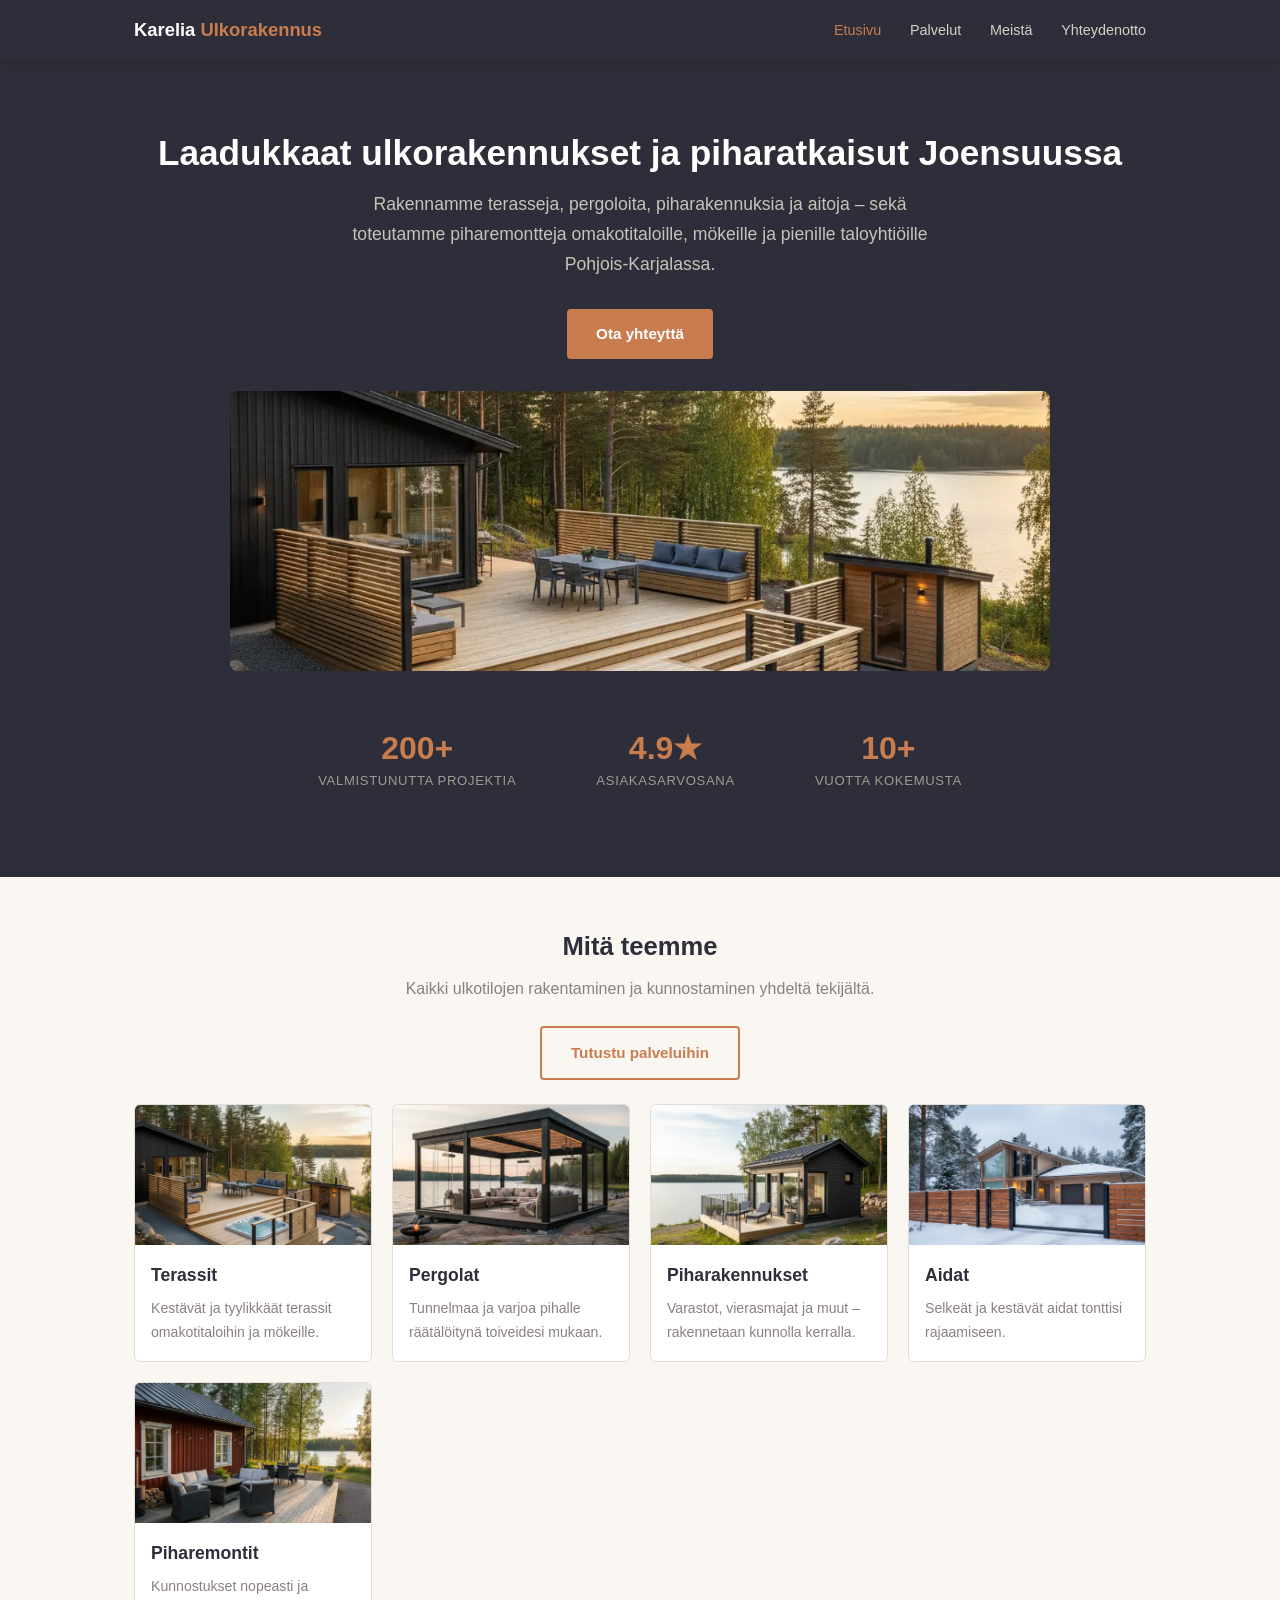
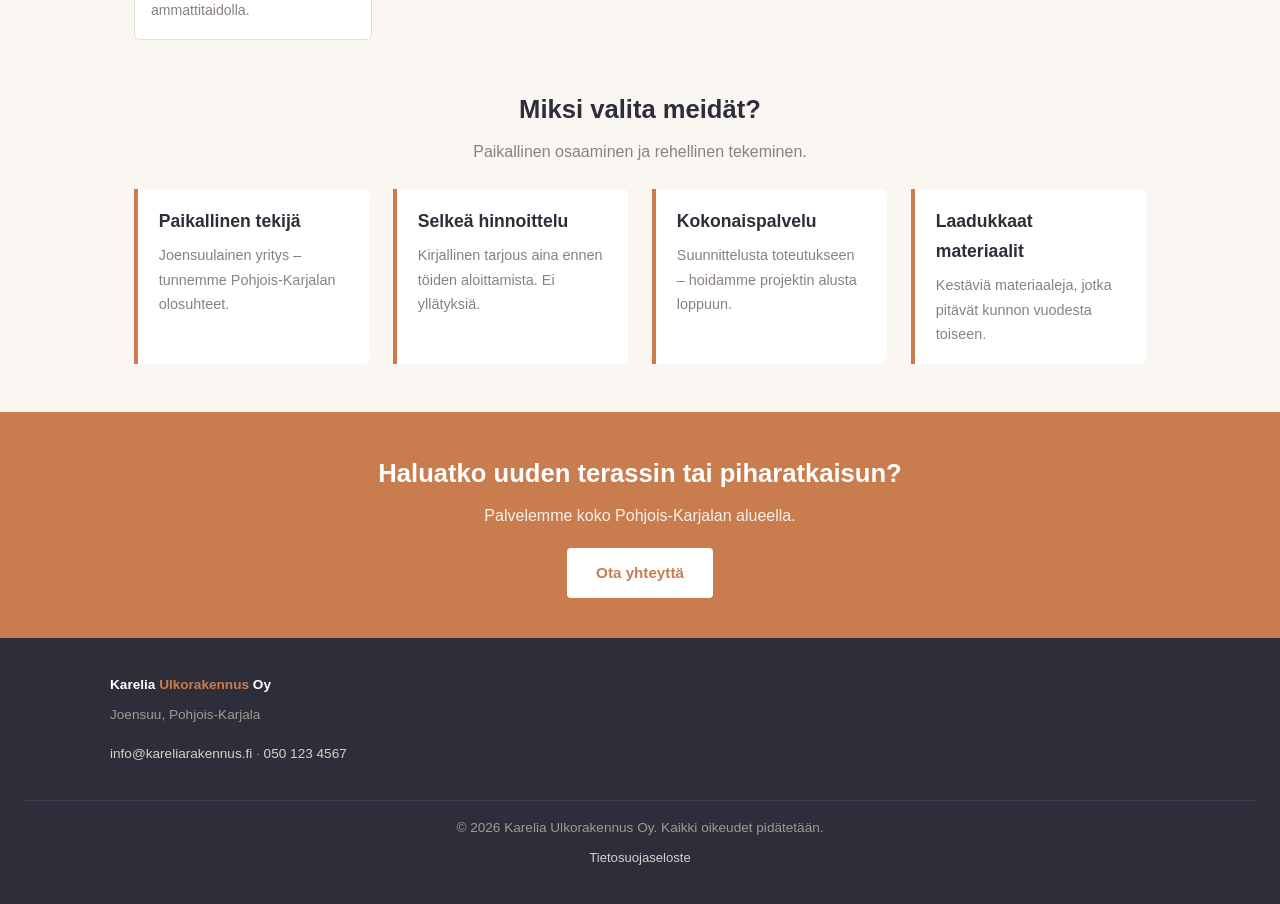
==== index.html @ 86050e3f "Add favicon assets and head links across site" ====
<!DOCTYPE html>
<html lang="fi">
<head>
  <meta charset="UTF-8">
  <meta name="viewport" content="width=device-width, initial-scale=1.0">
  <title>Karelia Ulkorakennus Oy – Terassit, pergolat ja piharakennukset Joensuussa</title>
  <meta name="description" content="Karelia Ulkorakennus Oy rakentaa terasseja, pergoloita, piharakennuksia, aitoja ja tekee piharemontteja Joensuussa ja Pohjois-Karjalassa. Ota yhteyttä!">
  <link rel="stylesheet" href="style.css">
  <link rel="icon" type="image/png" sizes="32x32" href="images/favicon/favicon-32x32.png">
  <link rel="icon" type="image/png" sizes="16x16" href="images/favicon/favicon-16x16.png">
  <link rel="apple-touch-icon" href="images/favicon/apple-touch-icon.png">
  <link rel="manifest" href="images/favicon/site.webmanifest">
</head>
<body>

  <header>
    <div class="header-inner">
      <a class="logo" href="index.html">Karelia <span>Ulkorakennus</span></a>
      <nav aria-label="Päänavigaatio">
        <ul>
          <li><a href="index.html" class="active">Etusivu</a></li>
          <li><a href="palvelut.html">Palvelut</a></li>
          <li><a href="yritys.html">Meistä</a></li>
          <li><a href="yhteydenotto.html">Yhteydenotto</a></li>
        </ul>
      </nav>
      <div class="hamburger" id="hbg" onclick="toggleMenu()">
        <span></span><span></span><span></span>
      </div>
    </div>
    <div class="mobile-nav" id="mobile-nav">
      <a href="index.html" class="active">Etusivu</a>
      <a href="palvelut.html">Palvelut</a>
      <a href="yritys.html">Meistä</a>
      <a href="yhteydenotto.html">Yhteydenotto</a>
    </div>
  </header>

  <main>

    <section class="hero">
      <div class="container">
        <h1>Laadukkaat ulkorakennukset ja piharatkaisut Joensuussa</h1>
        <p>Rakennamme terasseja, pergoloita, piharakennuksia ja aitoja – sekä toteutamme piharemontteja omakotitaloille, mökeille ja pienille taloyhtiöille Pohjois-Karjalassa.</p>
        <a href="yhteydenotto.html" class="btn">Ota yhteyttä</a>
        <div class="hero-img">
          <picture>
            <source media="(max-width: 680px)" srcset="mobile-images/terassi.webp">
            <img src="images/terassi.webp" alt="Piharemontti uudisrakennuksessa omakotitalon pihalla Joensuussa, Enon suunnalla">
          </picture>
        </div>
        <div class="stats-bar">
          <div class="stat-item"><div class="stat-num">200+</div><div class="stat-label">Valmistunutta projektia</div></div>
          <div class="stat-item"><div class="stat-num">4.9★</div><div class="stat-label">Asiakasarvosana</div></div>
          <div class="stat-item"><div class="stat-num">10+</div><div class="stat-label">Vuotta kokemusta</div></div>
        </div>
      </div>
    </section>

    <section>
      <div class="container">
        <h2 class="section-title">Mitä teemme</h2>
        <p class="section-sub">Kaikki ulkotilojen rakentaminen ja kunnostaminen yhdeltä tekijältä.</p>
        <p style="text-align:center; margin-bottom:1.5rem;">
          <a href="palvelut.html" class="btn btn-outline">Tutustu palveluihin</a>
        </p>
        <div class="cards">
          <article class="card">
            <div class="card-img">
              <picture>
                <source media="(max-width: 680px)" srcset="mobile-images/terassi.webp">
                <img src="images/terassi.webp" alt="Puinen terassi Enon alueella, näkymä pihan oleskelutilaan ja Pielisjoen rantaan">
              </picture>
            </div>
            <div class="card-body"><h3>Terassit</h3><p>Kestävät ja tyylikkäät terassit omakotitaloihin ja mökeille.</p></div>
          </article>
          <article class="card">
            <div class="card-img">
              <picture>
                <source media="(max-width: 680px)" srcset="mobile-images/pergola.webp">
                <img src="images/pergola.webp" alt="Pergola Jakokosken museokanavan läheisyydessä varjoisa oleskelualue Pielisjoen rannalla">
              </picture>
            </div>
            <div class="card-body"><h3>Pergolat</h3><p>Tunnelmaa ja varjoa pihalle räätälöitynä toiveidesi mukaan.</p></div>
          </article>
          <article class="card">
            <div class="card-img">
              <picture>
                <source media="(max-width: 680px)" srcset="mobile-images/vierasmaja-2.webp">
                <img src="images/vierasmaja.webp" alt="Piharakennus ja vierasmaja Kontiolahdella Höytiäisen järven läheisyydessä">
              </picture>
            </div>
            <div class="card-body"><h3>Piharakennukset</h3><p>Varastot, vierasmajat ja muut – rakennetaan kunnolla kerralla.</p></div>
          </article>
          <article class="card">
            <div class="card-img">
              <picture>
                <source media="(max-width: 680px)" srcset="mobile-images/aidat.webp">
                <img src="images/aidat.webp" alt="Rakennettu puuaita Polvijärvellä tontin rajalla">
              </picture>
            </div>
            <div class="card-body"><h3>Aidat</h3><p>Selkeät ja kestävät aidat tonttisi rajaamiseen.</p></div>
          </article>
          <article class="card">
            <div class="card-img">
              <picture>
                <source media="(max-width: 680px)" srcset="mobile-images/remontti.webp">
                <img src="images/remontti.webp" alt="Mökkiterassin remontti Lieksassa, vanhan terassin purku ja uuden rakentaminen vanhan tilalle">
              </picture>
            </div>
            <div class="card-body"><h3>Piharemontit</h3><p>Kunnostukset nopeasti ja ammattitaidolla.</p></div>
          </article>
        </div>
      </div>
    </section>

    <section style="padding-top: 0;">
      <div class="container">
        <h2 class="section-title">Miksi valita meidät?</h2>
        <p class="section-sub">Paikallinen osaaminen ja rehellinen tekeminen.</p>
        <div class="info-grid">
          <div class="info-block"><h3>Paikallinen tekijä</h3><p>Joensuulainen yritys – tunnemme Pohjois-Karjalan olosuhteet.</p></div>
          <div class="info-block"><h3>Selkeä hinnoittelu</h3><p>Kirjallinen tarjous aina ennen töiden aloittamista. Ei yllätyksiä.</p></div>
          <div class="info-block"><h3>Kokonaispalvelu</h3><p>Suunnittelusta toteutukseen – hoidamme projektin alusta loppuun.</p></div>
          <div class="info-block"><h3>Laadukkaat materiaalit</h3><p>Kestäviä materiaaleja, jotka pitävät kunnon vuodesta toiseen.</p></div>
        </div>
      </div>
    </section>

    <div class="strip">
      <div class="container">
        <h2>Haluatko uuden terassin tai piharatkaisun?</h2>
        <p>Palvelemme koko Pohjois-Karjalan alueella.</p>
        <a href="yhteydenotto.html" class="btn">Ota yhteyttä</a>
      </div>
    </div>

  </main>

  <footer>
    <div class="footer-inner">
      <div>
        <div class="footer-brand">Karelia <span>Ulkorakennus</span> Oy</div>
        <p style="margin-top:.4rem;">Joensuu, Pohjois-Karjala</p>
        <p><a href="mailto:info@kareliarakennus.fi">info@kareliarakennus.fi</a> · <a href="tel:+358501234567">050 123 4567</a></p>
      </div>
    </div>
    <div class="footer-copy">&copy; 2026 Karelia Ulkorakennus Oy. Kaikki oikeudet pidätetään.</div>
    <div class="footer-privacy"><a href="tietosuoja.html">Tietosuojaseloste</a></div>
  </footer>

  <script>
    function toggleMenu() {
      document.getElementById('hbg').classList.toggle('open');
      document.getElementById('mobile-nav').classList.toggle('open');
    }
  </script>

</body>
</html>
---- style.css ----
/* ===========================
   Karelia Ulkorakennus Oy
   style.css
   =========================== */

/* --- Reset & Base --- */
*, *::before, *::after { box-sizing: border-box; margin: 0; padding: 0; }

:root {
  --bg:        #FAF7F2;
  --primary:   #2E2E3A;
  --accent:    #C97D4E;
  --accent-dk: #A8612C;
  --support:   #8A8080;
  --white:     #FFFFFF;
  --border:    #E2DDD6;
  --font:      'Segoe UI', Arial, sans-serif;
}

html { scroll-behavior: smooth; }

body {
  background: var(--bg);
  color: var(--primary);
  font-family: var(--font);
  font-size: 1rem;
  line-height: 1.7;
}

img { display: block; max-width: 100%; height: auto; }
a { color: var(--accent); text-decoration: none; }
a:hover { text-decoration: underline; }

h1 { font-size: 2.2rem; line-height: 1.2; margin-bottom: 1rem; }
h2 { font-size: 1.6rem; margin-bottom: .75rem; }
h3 { font-size: 1.1rem; margin-bottom: .4rem; }
p  { margin-bottom: 1rem; }

.container { max-width: 1060px; margin: 0 auto; padding: 0 1.5rem; }
section { padding: 3rem 0; }

/* --- Header & Nav --- */
header {
  background: var(--primary);
  position: sticky;
  top: 0;
  z-index: 100;
  box-shadow: 0 2px 8px rgba(0,0,0,.15);
}

.header-inner {
  display: flex;
  align-items: center;
  justify-content: space-between;
  padding: .9rem 1.5rem;
  max-width: 1060px;
  margin: 0 auto;
}

.logo { color: #fff; font-size: 1.15rem; font-weight: 700; text-decoration: none; }
.logo span { color: var(--accent); }
.logo:hover { text-decoration: none; }

nav ul { list-style: none; display: flex; gap: 1.8rem; }
nav a { color: #D6D0C8; font-size: .9rem; font-weight: 500; text-decoration: none; transition: color .2s; }
nav a:hover, nav a.active { color: var(--accent); }

/* Hamburger */
.hamburger { display: none; flex-direction: column; gap: 5px; cursor: pointer; padding: 4px; }
.hamburger span { display: block; width: 24px; height: 2px; background: #fff; border-radius: 2px; transition: all .3s; }
.hamburger.open span:nth-child(1) { transform: translateY(7px) rotate(45deg); }
.hamburger.open span:nth-child(2) { opacity: 0; }
.hamburger.open span:nth-child(3) { transform: translateY(-7px) rotate(-45deg); }

.mobile-nav { display: none; background: var(--primary); border-top: 1px solid #3E3E4E; }
.mobile-nav.open { display: block; }
.mobile-nav a { display: block; padding: .75rem 1.5rem; color: #D6D0C8; font-size: .95rem; border-bottom: 1px solid #3E3E4E; text-decoration: none; }
.mobile-nav a:hover, .mobile-nav a.active { color: var(--accent); background: rgba(255,255,255,.04); }

/* --- Hero --- */
.hero { background: var(--primary); color: #fff; padding: 4.5rem 1.5rem; text-align: center; }
.hero h1 { color: #fff; }
.hero p { color: #C8C2BA; font-size: 1.1rem; max-width: 580px; margin: 0 auto 1.8rem; }

.hero-img {
  width: 100%; max-width: 820px; height: 280px;
  background: #3E3E4E; border-radius: 8px;
  margin: 2rem auto 0;
  display: flex; align-items: center; justify-content: center;
  color: #888; font-size: .85rem;
  overflow: hidden;
}

/* Stats bar */
.stats-bar {
  display: flex; justify-content: center; flex-wrap: wrap;
  gap: 0; margin-top: 2rem; padding-top: 1rem;
}
.stat-item { text-align: center; padding: .8rem 2.5rem; }
.stat-num { font-size: 2rem; font-weight: 800; color: var(--accent); line-height: 1.1; }
.stat-label { font-size: .82rem; color: #A09A92; margin-top: .2rem; text-transform: uppercase; letter-spacing: .05em; }

/* --- Buttons --- */
.btn {
  display: inline-block; background: var(--accent); color: #fff;
  padding: .75rem 1.8rem; border-radius: 4px;
  font-weight: 700; font-size: .95rem; border: none; cursor: pointer;
  transition: background .2s; text-decoration: none;
}
.btn:hover { background: var(--accent-dk); text-decoration: none; color: #fff; }

.btn-outline { background: transparent; border: 2px solid var(--accent); color: var(--accent); }
.btn-outline:hover { background: var(--accent); color: #fff; }

/* --- Cards --- */
.cards {
  display: grid;
  grid-template-columns: repeat(auto-fit, minmax(190px, 1fr));
  gap: 1.25rem; margin-top: 1.5rem;
}
.card { background: #fff; border: 1px solid var(--border); border-radius: 6px; overflow: hidden; }
.card-img {
  width: 100%; height: 140px; background: #DDD8CF;
  display: flex; align-items: center; justify-content: center;
  color: var(--support); font-size: .8rem;
  overflow: hidden;
}
.card-body { padding: 1rem; }
.card-body h3 { color: var(--primary); }
.card-body p { color: var(--support); font-size: .88rem; margin: 0; }

/* --- Section titles --- */
.section-title { text-align: center; margin-bottom: .4rem; }
.section-sub { text-align: center; color: var(--support); margin-bottom: 1.5rem; }

/* --- CTA Strip --- */
.strip { background: var(--accent); color: #fff; text-align: center; padding: 2.5rem 1.5rem; }
.strip h2 { color: #fff; margin-bottom: .4rem; }
.strip p  { color: rgba(255,255,255,.88); margin-bottom: 1.2rem; }
.strip .btn { background: #fff; color: var(--accent); }
.strip .btn:hover { background: #f0e8df; color: var(--accent-dk); }

/* --- Info grid --- */
.info-grid {
  display: grid;
  grid-template-columns: repeat(auto-fit, minmax(210px, 1fr));
  gap: 1.5rem; margin-top: 1.5rem;
}
.info-block { background: #fff; border-left: 4px solid var(--accent); padding: 1.1rem 1.3rem; border-radius: 0 6px 6px 0; }
.info-block p { color: var(--support); margin: 0; font-size: .9rem; }

/* --- Services page --- */
.service-row { display: grid; grid-template-columns: 1fr 1fr; gap: 2.5rem; align-items: center; }
.btn-mobile { display: none; }
.svc-img {
  height: 240px; background: #DDD8CF; border-radius: 6px;
  display: flex; align-items: center; justify-content: center;
  color: var(--support); font-size: .8rem;
}
hr.divider { border: none; border-top: 1px solid var(--border); }

/* --- Contact page --- */
.contact-details-row {
  display: grid;
  grid-template-columns: repeat(auto-fit, minmax(180px, 1fr));
  gap: 1.5rem; margin-bottom: 2.5rem;
}
.contact-card { background: #fff; border: 1px solid var(--border); border-radius: 6px; padding: 1.2rem 1.4rem; }
.contact-card .label { font-size: .78rem; font-weight: 700; text-transform: uppercase; letter-spacing: .06em; color: var(--support); margin-bottom: .3rem; }
.contact-card p { margin: 0; font-size: .95rem; }

.full-form { background: #fff; border: 1px solid var(--border); border-radius: 6px; padding: 2rem; }
.form-grid { display: grid; grid-template-columns: 1fr 1fr; gap: 1rem; }
.form-grid .full { grid-column: 1 / -1; }

label { font-weight: 600; font-size: .88rem; display: block; margin-bottom: .2rem; }
input[type="text"], input[type="email"], input[type="tel"], textarea, select {
  width: 100%; padding: .65rem .9rem;
  border: 1px solid var(--border); border-radius: 4px;
  background: var(--bg); color: var(--primary);
  font-family: var(--font); font-size: .95rem; transition: border-color .2s;
}
input:focus, textarea:focus, select:focus { outline: none; border-color: var(--accent); }
textarea { resize: vertical; min-height: 120px; }

/* --- About page --- */
.about-grid { display: grid; grid-template-columns: 1fr 1fr; gap: 3rem; align-items: center; }
.about-img {
  height: 280px; background: #DDD8CF; border-radius: 6px;
  display: flex; align-items: center; justify-content: center;
  color: var(--support); font-size: .8rem;
  overflow: hidden;
}

.about-subtitle {
  margin: .7rem 0 .45rem;
  font-size: 1rem;
  color: var(--primary);
}

.hero-img img,
.card-img img,
.about-img img {
  width: 100%;
  height: 100%;
  object-fit: cover;
}

.hero-img picture,
.card-img picture,
.about-img picture {
  display: block;
  width: 100%;
  height: 100%;
}

/* --- Privacy page --- */
.prose h2 { margin-top: 1.8rem; font-size: 1.2rem; }
.prose p, .prose ul { color: var(--support); }
.prose ul { padding-left: 1.5rem; margin-bottom: 1rem; }

/* --- Footer --- */
footer { background: var(--primary); color: #A09A92; padding: 2.2rem 1.5rem; font-size: .85rem; }
.footer-inner { max-width: 1060px; margin: 0 auto; display: flex; justify-content: space-between; flex-wrap: wrap; gap: 1.2rem; }
.footer-brand { color: #fff; font-weight: 700; }
.footer-brand span { color: var(--accent); }
.footer-inner p a { color: #D6D0C8; text-decoration: none; }
.footer-inner p a:hover { color: var(--accent); text-decoration: underline; }
.footer-copy { width: 100%; text-align: center; margin-top: 1.2rem; border-top: 1px solid #3E3E4E; padding-top: .9rem; }
.footer-privacy { text-align: center; margin-top: .45rem; }
.footer-privacy a { color: #D6D0C8; font-size: .82rem; text-decoration: none; }
.footer-privacy a:hover { color: var(--accent); text-decoration: underline; }

/* --- Responsive --- */
@media (max-width: 680px) {
  nav ul { display: none; }
  .hamburger { display: flex; }
  h1 { font-size: 1.75rem; }
  .hero { padding: 3rem 1rem; }
  .service-row { grid-template-columns: 1fr; }
  .service-row .service-text { order: 1; }
  .service-row .service-media { order: 2; }
  .service-row .btn-mobile {
    order: 3;
    display: inline-block;
    width: fit-content;
  }
  .service-row .btn-desktop { display: none; }
  .about-grid { grid-template-columns: 1fr; }
  .form-grid { grid-template-columns: 1fr; }
  .full-form { padding: 1.2rem; }
  .stat-item { padding: .6rem 1.2rem; }
}
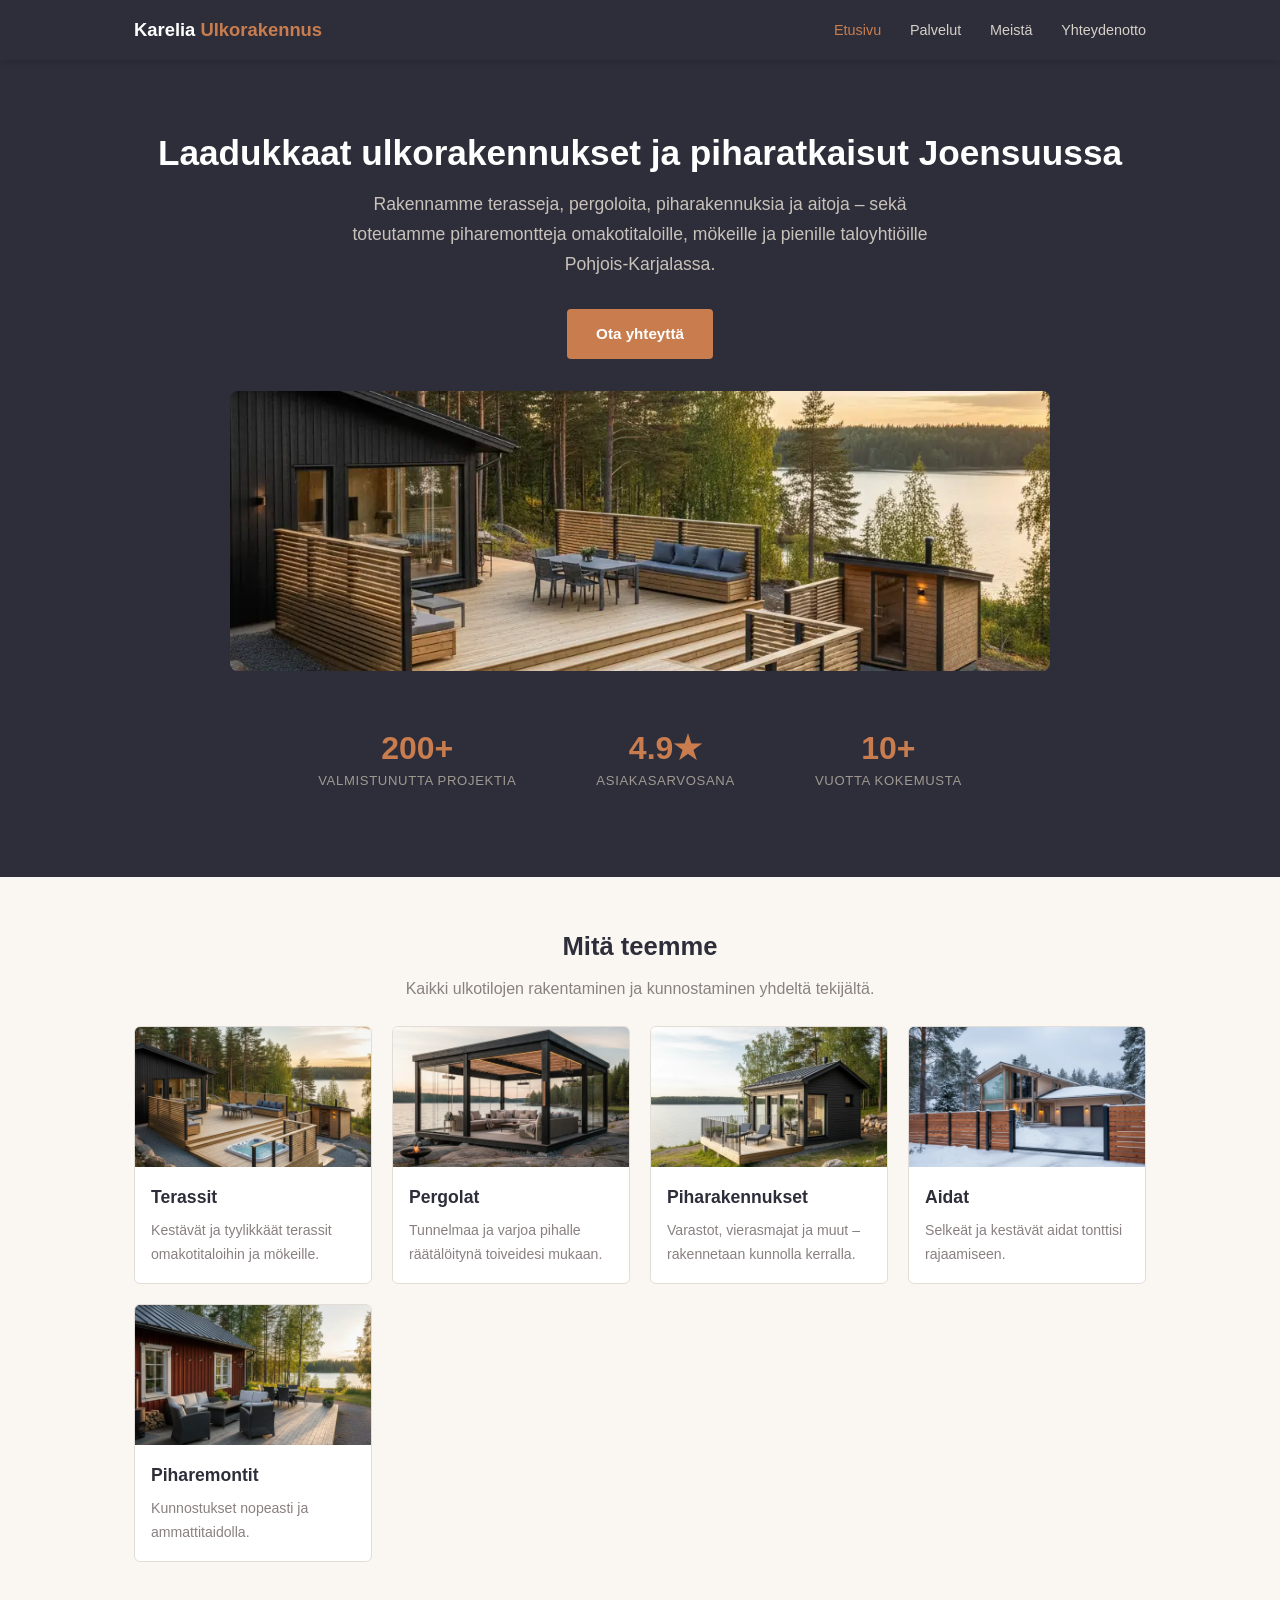
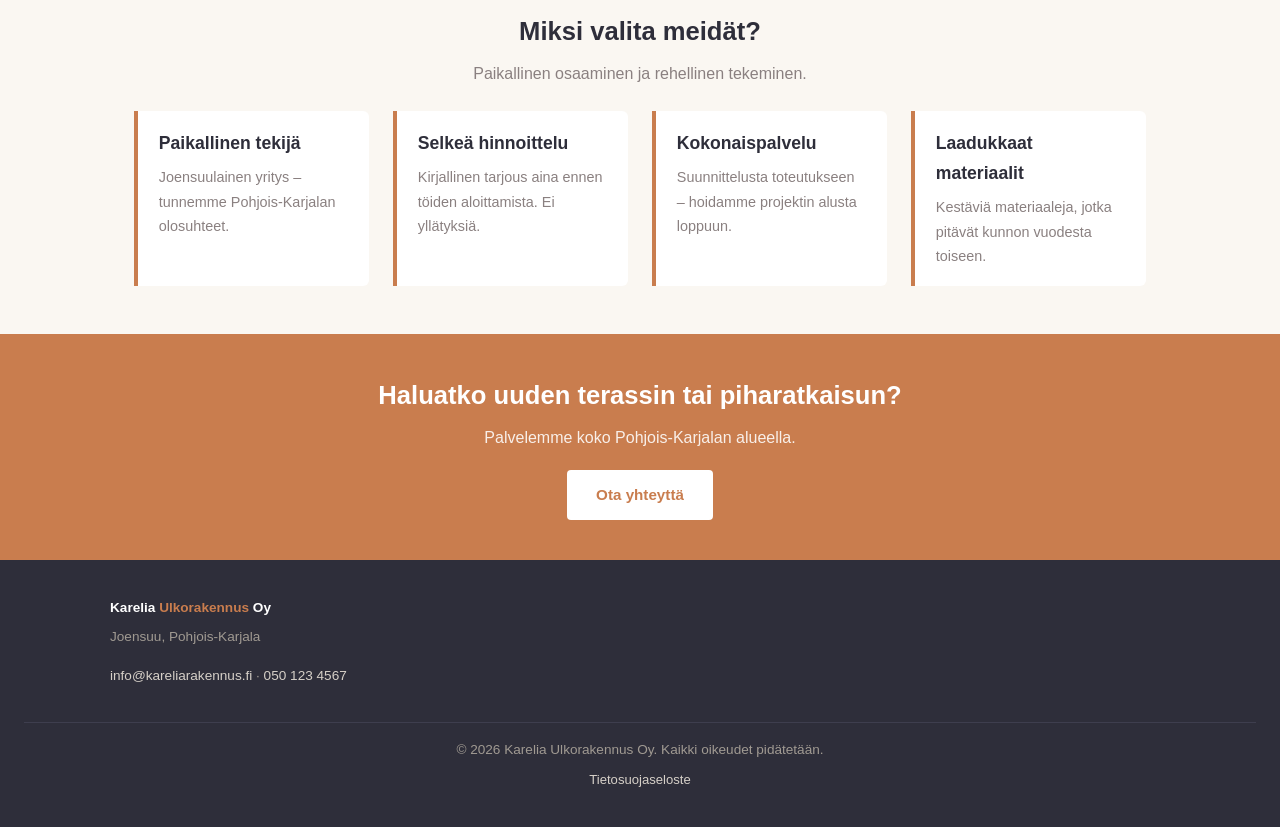
==== commit 410aeb9b: "Update galleries and SEO copy for piharakennukset, aidat, pergolat; remove duplicate gallery" ====
--- a/index.html
+++ b/index.html
@@ -19,7 +19,16 @@
       <nav aria-label="Päänavigaatio">
         <ul>
           <li><a href="index.html" class="active">Etusivu</a></li>
-          <li><a href="palvelut.html">Palvelut</a></li>
+          <li class="has-submenu">
+            <span class="nav-parent">Palvelut</span>
+            <div class="submenu">
+              <a href="terassit.html">Terassit</a>
+              <a href="pergolat.html">Pergolat</a>
+              <a href="piharakennukset.html">Piharakennukset</a>
+              <a href="aidat.html">Aidat</a>
+              <a href="piharemontit.html">Piharemontit</a>
+            </div>
+          </li>
           <li><a href="yritys.html">Meistä</a></li>
           <li><a href="yhteydenotto.html">Yhteydenotto</a></li>
         </ul>
@@ -30,7 +39,14 @@
     </div>
     <div class="mobile-nav" id="mobile-nav">
       <a href="index.html" class="active">Etusivu</a>
-      <a href="palvelut.html">Palvelut</a>
+      <a href="#" class="mobile-nav-parent" onclick="event.preventDefault();document.getElementById('mobile-subnav').classList.toggle('open')">Palvelut</a>
+      <div class="mobile-subnav" id="mobile-subnav">
+        <a href="terassit.html" class="sub-link">Terassit</a>
+        <a href="pergolat.html" class="sub-link">Pergolat</a>
+        <a href="piharakennukset.html" class="sub-link">Piharakennukset</a>
+        <a href="aidat.html" class="sub-link">Aidat</a>
+        <a href="piharemontit.html" class="sub-link">Piharemontit</a>
+      </div>
       <a href="yritys.html">Meistä</a>
       <a href="yhteydenotto.html">Yhteydenotto</a>
     </div>
@@ -45,8 +61,8 @@
         <a href="yhteydenotto.html" class="btn">Ota yhteyttä</a>
         <div class="hero-img">
           <picture>
-            <source media="(max-width: 680px)" srcset="mobile-images/terassi.webp">
-            <img src="images/terassi.webp" alt="Piharemontti uudisrakennuksessa omakotitalon pihalla Joensuussa, Enon suunnalla">
+            <source media="(max-width: 680px)" srcset="images/hero.webp">
+            <img src="images/hero.webp" alt="Laadukas puuterassi ja oleskelualue omakotitalon pihalla Joensuussa Pohjois-Karjalassa">
           </picture>
         </div>
         <div class="stats-bar">
@@ -61,53 +77,51 @@
       <div class="container">
         <h2 class="section-title">Mitä teemme</h2>
         <p class="section-sub">Kaikki ulkotilojen rakentaminen ja kunnostaminen yhdeltä tekijältä.</p>
-        <p style="text-align:center; margin-bottom:1.5rem;">
-          <a href="palvelut.html" class="btn btn-outline">Tutustu palveluihin</a>
-        </p>
+        <!-- Removed single "Tutustu palveluihin" button; each card image is clickable to its service page -->
         <div class="cards">
           <article class="card">
-            <div class="card-img">
+            <a class="card-img" href="terassit.html">
               <picture>
                 <source media="(max-width: 680px)" srcset="mobile-images/terassi.webp">
                 <img src="images/terassi.webp" alt="Puinen terassi Enon alueella, näkymä pihan oleskelutilaan ja Pielisjoen rantaan">
               </picture>
-            </div>
+            </a>
             <div class="card-body"><h3>Terassit</h3><p>Kestävät ja tyylikkäät terassit omakotitaloihin ja mökeille.</p></div>
           </article>
           <article class="card">
-            <div class="card-img">
+            <a class="card-img" href="pergolat.html">
               <picture>
                 <source media="(max-width: 680px)" srcset="mobile-images/pergola.webp">
                 <img src="images/pergola.webp" alt="Pergola Jakokosken museokanavan läheisyydessä varjoisa oleskelualue Pielisjoen rannalla">
               </picture>
-            </div>
+            </a>
             <div class="card-body"><h3>Pergolat</h3><p>Tunnelmaa ja varjoa pihalle räätälöitynä toiveidesi mukaan.</p></div>
           </article>
           <article class="card">
-            <div class="card-img">
+            <a class="card-img" href="piharakennukset.html">
               <picture>
                 <source media="(max-width: 680px)" srcset="mobile-images/vierasmaja-2.webp">
                 <img src="images/vierasmaja.webp" alt="Piharakennus ja vierasmaja Kontiolahdella Höytiäisen järven läheisyydessä">
               </picture>
-            </div>
+            </a>
             <div class="card-body"><h3>Piharakennukset</h3><p>Varastot, vierasmajat ja muut – rakennetaan kunnolla kerralla.</p></div>
           </article>
           <article class="card">
-            <div class="card-img">
+            <a class="card-img" href="aidat.html">
               <picture>
                 <source media="(max-width: 680px)" srcset="mobile-images/aidat.webp">
                 <img src="images/aidat.webp" alt="Rakennettu puuaita Polvijärvellä tontin rajalla">
               </picture>
-            </div>
+            </a>
             <div class="card-body"><h3>Aidat</h3><p>Selkeät ja kestävät aidat tonttisi rajaamiseen.</p></div>
           </article>
           <article class="card">
-            <div class="card-img">
+            <a class="card-img" href="piharemontit.html">
               <picture>
                 <source media="(max-width: 680px)" srcset="mobile-images/remontti.webp">
                 <img src="images/remontti.webp" alt="Mökkiterassin remontti Lieksassa, vanhan terassin purku ja uuden rakentaminen vanhan tilalle">
               </picture>
-            </div>
+            </a>
             <div class="card-body"><h3>Piharemontit</h3><p>Kunnostukset nopeasti ja ammattitaidolla.</p></div>
           </article>
         </div>
--- a/style.css
+++ b/style.css
@@ -62,8 +62,40 @@
 .logo:hover { text-decoration: none; }
 
 nav ul { list-style: none; display: flex; gap: 1.8rem; }
-nav a { color: #D6D0C8; font-size: .9rem; font-weight: 500; text-decoration: none; transition: color .2s; }
-nav a:hover, nav a.active { color: var(--accent); }
+nav li { position: relative; }
+nav a, nav .nav-parent {
+  color: #D6D0C8;
+  font-size: .9rem;
+  font-weight: 500;
+  text-decoration: none;
+  transition: color .2s;
+}
+nav a:hover, nav a.active, nav .nav-parent.active, nav .nav-parent:hover { color: var(--accent); }
+
+.submenu {
+  display: none;
+  position: absolute;
+  top: 100%;
+  left: 0;
+  min-width: 220px;
+  padding: .35rem 0;
+  background: var(--primary);
+  border: 1px solid #3E3E4E;
+  border-radius: 6px;
+  box-shadow: 0 8px 24px rgba(0, 0, 0, .2);
+  z-index: 120;
+}
+
+.submenu a {
+  display: block;
+  padding: .45rem .9rem;
+  white-space: nowrap;
+}
+
+li.has-submenu:hover .submenu,
+li.has-submenu:focus-within .submenu {
+  display: block;
+}
 
 /* Hamburger */
 .hamburger { display: none; flex-direction: column; gap: 5px; cursor: pointer; padding: 4px; }
@@ -76,6 +108,10 @@
 .mobile-nav.open { display: block; }
 .mobile-nav a { display: block; padding: .75rem 1.5rem; color: #D6D0C8; font-size: .95rem; border-bottom: 1px solid #3E3E4E; text-decoration: none; }
 .mobile-nav a:hover, .mobile-nav a.active { color: var(--accent); background: rgba(255,255,255,.04); }
+.mobile-nav-parent { position: relative; }
+.mobile-subnav { display: none; }
+.mobile-subnav.open { display: block; }
+.mobile-subnav a { padding-left: 2.2rem; }
 
 /* --- Hero --- */
 .hero { background: var(--primary); color: #fff; padding: 4.5rem 1.5rem; text-align: center; }
@@ -128,6 +164,67 @@
 .card-body { padding: 1rem; }
 .card-body h3 { color: var(--primary); }
 .card-body p { color: var(--support); font-size: .88rem; margin: 0; }
+
+/* --- Gallery slider --- */
+.gallery-wrap { margin-top: 1rem; }
+.gallery-slider {
+  display: grid;
+  grid-template-columns: 48px 1fr 48px;
+  gap: .75rem;
+  align-items: center;
+}
+.gallery-track {
+  position: relative;
+  width: 100%;
+  max-width: 640px;
+  margin: 0 auto;
+  cursor: grab;
+  user-select: none;
+}
+.gallery-track.dragging { cursor: grabbing; }
+.gallery-slide { display: none; }
+.gallery-slide.active { display: block; }
+.gallery-image {
+  width: 100%;
+  aspect-ratio: 4 / 3;
+  border-radius: 8px;
+  border: 1px solid var(--border);
+  background: #DDD8CF;
+  display: flex;
+  align-items: center;
+  justify-content: center;
+  color: var(--support);
+  text-align: center;
+  padding: 0;
+  overflow: hidden;
+}
+.gallery-image img {
+  width: 100%;
+  height: 100%;
+  object-fit: cover;
+  border-radius: 8px;
+}
+.gallery-arrow {
+  width: 48px;
+  height: 48px;
+  border: 1px solid var(--border);
+  border-radius: 50%;
+  background: #fff;
+  color: var(--primary);
+  font-size: 1.4rem;
+  cursor: pointer;
+}
+.gallery-arrow:hover { color: var(--accent); border-color: var(--accent); }
+.gallery-info {
+  margin-top: .9rem;
+  max-width: 640px;
+  width: 100%;
+  margin-left: auto;
+  margin-right: auto;
+  padding: 0;
+}
+.gallery-info h3 { margin-bottom: .25rem; }
+.gallery-info p { margin: 0; color: var(--support); font-size: .92rem; }
 
 /* --- Section titles --- */
 .section-title { text-align: center; margin-bottom: .4rem; }
@@ -250,4 +347,8 @@
   .form-grid { grid-template-columns: 1fr; }
   .full-form { padding: 1.2rem; }
   .stat-item { padding: .6rem 1.2rem; }
-}
+  .gallery-slider { grid-template-columns: 38px 1fr 38px; gap: .45rem; }
+  .gallery-arrow { width: 38px; height: 38px; font-size: 1.1rem; }
+  .gallery-track { max-width: 100%; }
+  .gallery-info { max-width: 100%; }
+}
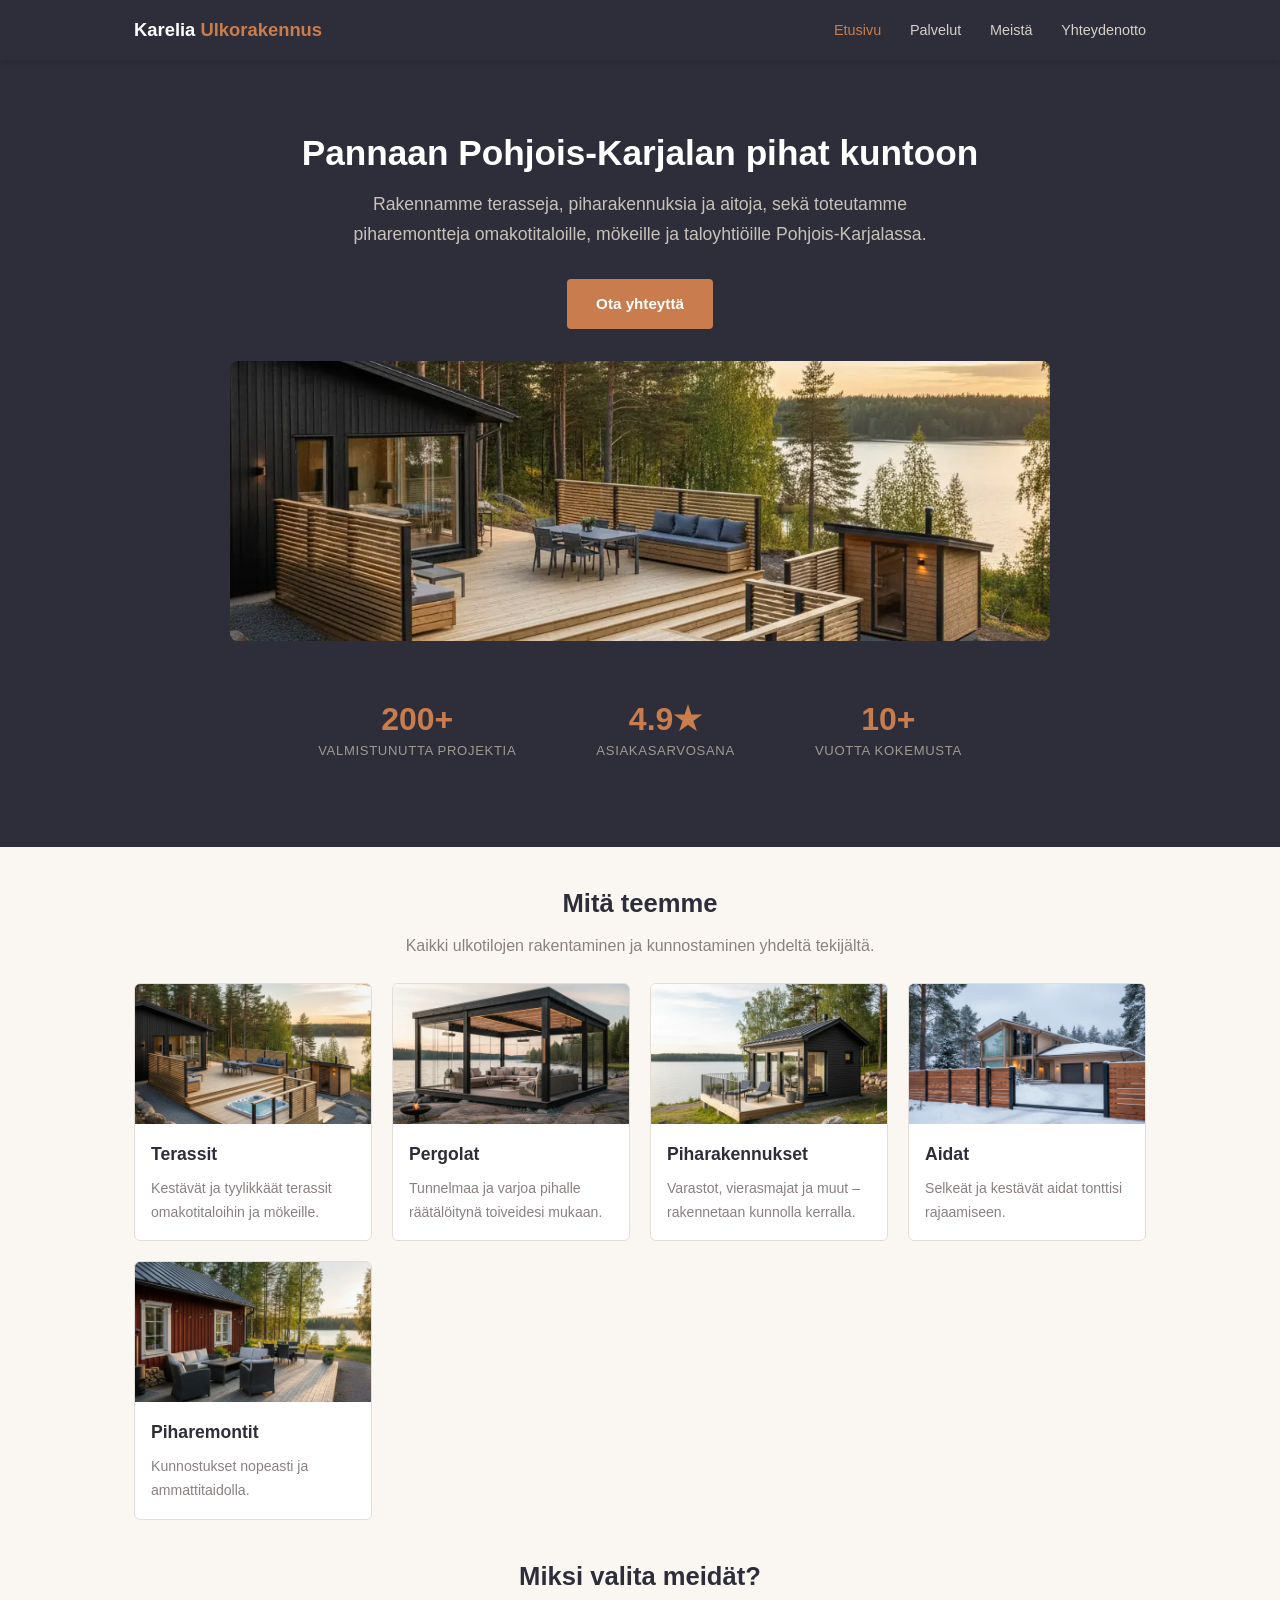
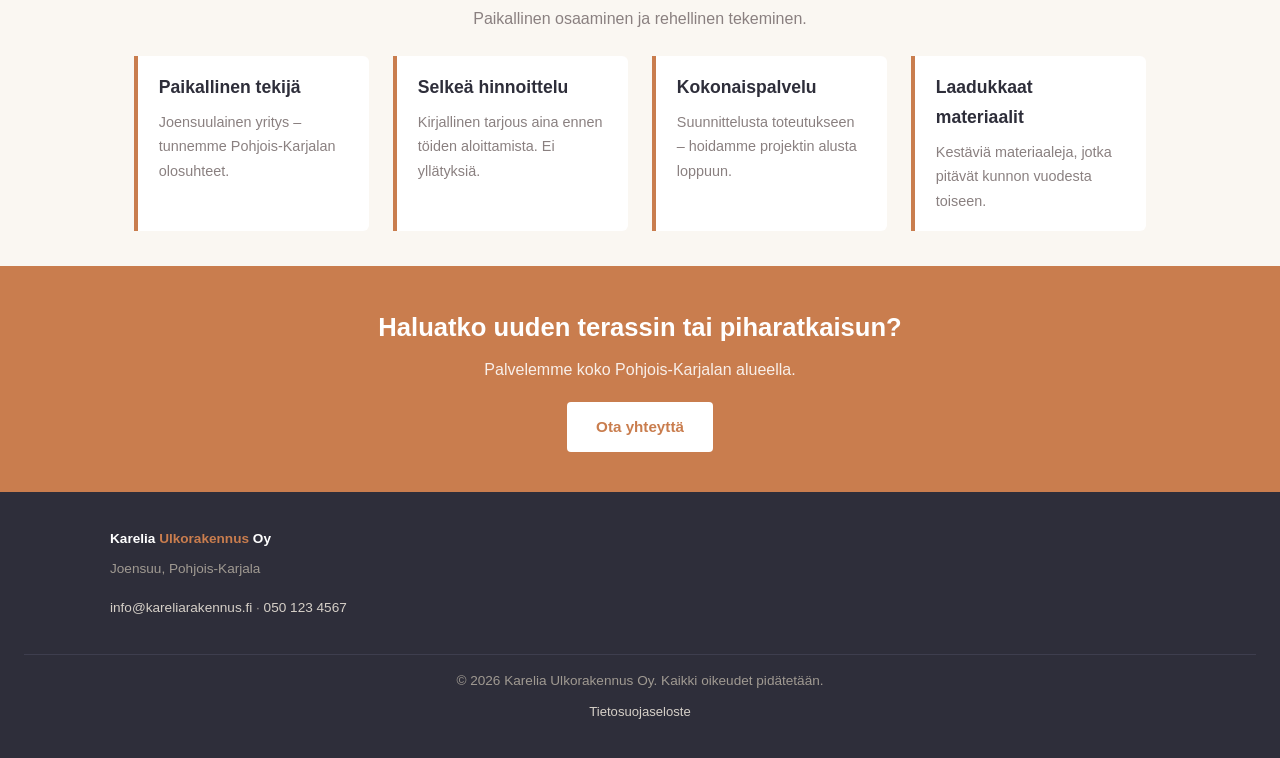
==== commit caae023c: "Update service pages layout, SEO sections, galleries, and mobile image mappings" ====
--- a/index.html
+++ b/index.html
@@ -56,12 +56,12 @@
 
     <section class="hero">
       <div class="container">
-        <h1>Laadukkaat ulkorakennukset ja piharatkaisut Joensuussa</h1>
-        <p>Rakennamme terasseja, pergoloita, piharakennuksia ja aitoja – sekä toteutamme piharemontteja omakotitaloille, mökeille ja pienille taloyhtiöille Pohjois-Karjalassa.</p>
+        <h1>Pannaan Pohjois-Karjalan pihat kuntoon</h1>
+        <p>Rakennamme terasseja, piharakennuksia ja aitoja, sekä toteutamme piharemontteja omakotitaloille, mökeille ja taloyhtiöille Pohjois-Karjalassa.</p>
         <a href="yhteydenotto.html" class="btn">Ota yhteyttä</a>
         <div class="hero-img">
           <picture>
-            <source media="(max-width: 680px)" srcset="images/hero.webp">
+            <source media="(max-width: 680px)" srcset="mobile-images/hero.webp">
             <img src="images/hero.webp" alt="Laadukas puuterassi ja oleskelualue omakotitalon pihalla Joensuussa Pohjois-Karjalassa">
           </picture>
         </div>
@@ -100,7 +100,7 @@
           <article class="card">
             <a class="card-img" href="piharakennukset.html">
               <picture>
-                <source media="(max-width: 680px)" srcset="mobile-images/vierasmaja-2.webp">
+                <source media="(max-width: 680px)" srcset="mobile-images/vierasmaja.webp">
                 <img src="images/vierasmaja.webp" alt="Piharakennus ja vierasmaja Kontiolahdella Höytiäisen järven läheisyydessä">
               </picture>
             </a>
--- a/style.css
+++ b/style.css
@@ -37,7 +37,14 @@
 p  { margin-bottom: 1rem; }
 
 .container { max-width: 1060px; margin: 0 auto; padding: 0 1.5rem; }
-section { padding: 3rem 0; }
+section { padding: 2.2rem 0; }
+
+.service-page section { padding: 1.35rem 0; }
+.service-page main > section:first-of-type + section { margin-top: 1.35rem; }
+.service-page .hero p { margin-bottom: 0; }
+.service-page .service-row p:last-child,
+.service-page .service-seo p:last-child { margin-bottom: 0; }
+.service-page .info-grid { margin-top: .85rem; }
 
 /* --- Header & Nav --- */
 header {
@@ -228,6 +235,7 @@
 
 /* --- Section titles --- */
 .section-title { text-align: center; margin-bottom: .4rem; }
+.section-title-left { text-align: left; }
 .section-sub { text-align: center; color: var(--support); margin-bottom: 1.5rem; }
 
 /* --- CTA Strip --- */
@@ -350,5 +358,5 @@
   .gallery-slider { grid-template-columns: 38px 1fr 38px; gap: .45rem; }
   .gallery-arrow { width: 38px; height: 38px; font-size: 1.1rem; }
   .gallery-track { max-width: 100%; }
-  .gallery-info { max-width: 100%; }
-}
+  .gallery-info { max-width: calc(100% - 76px - .9rem); }
+}
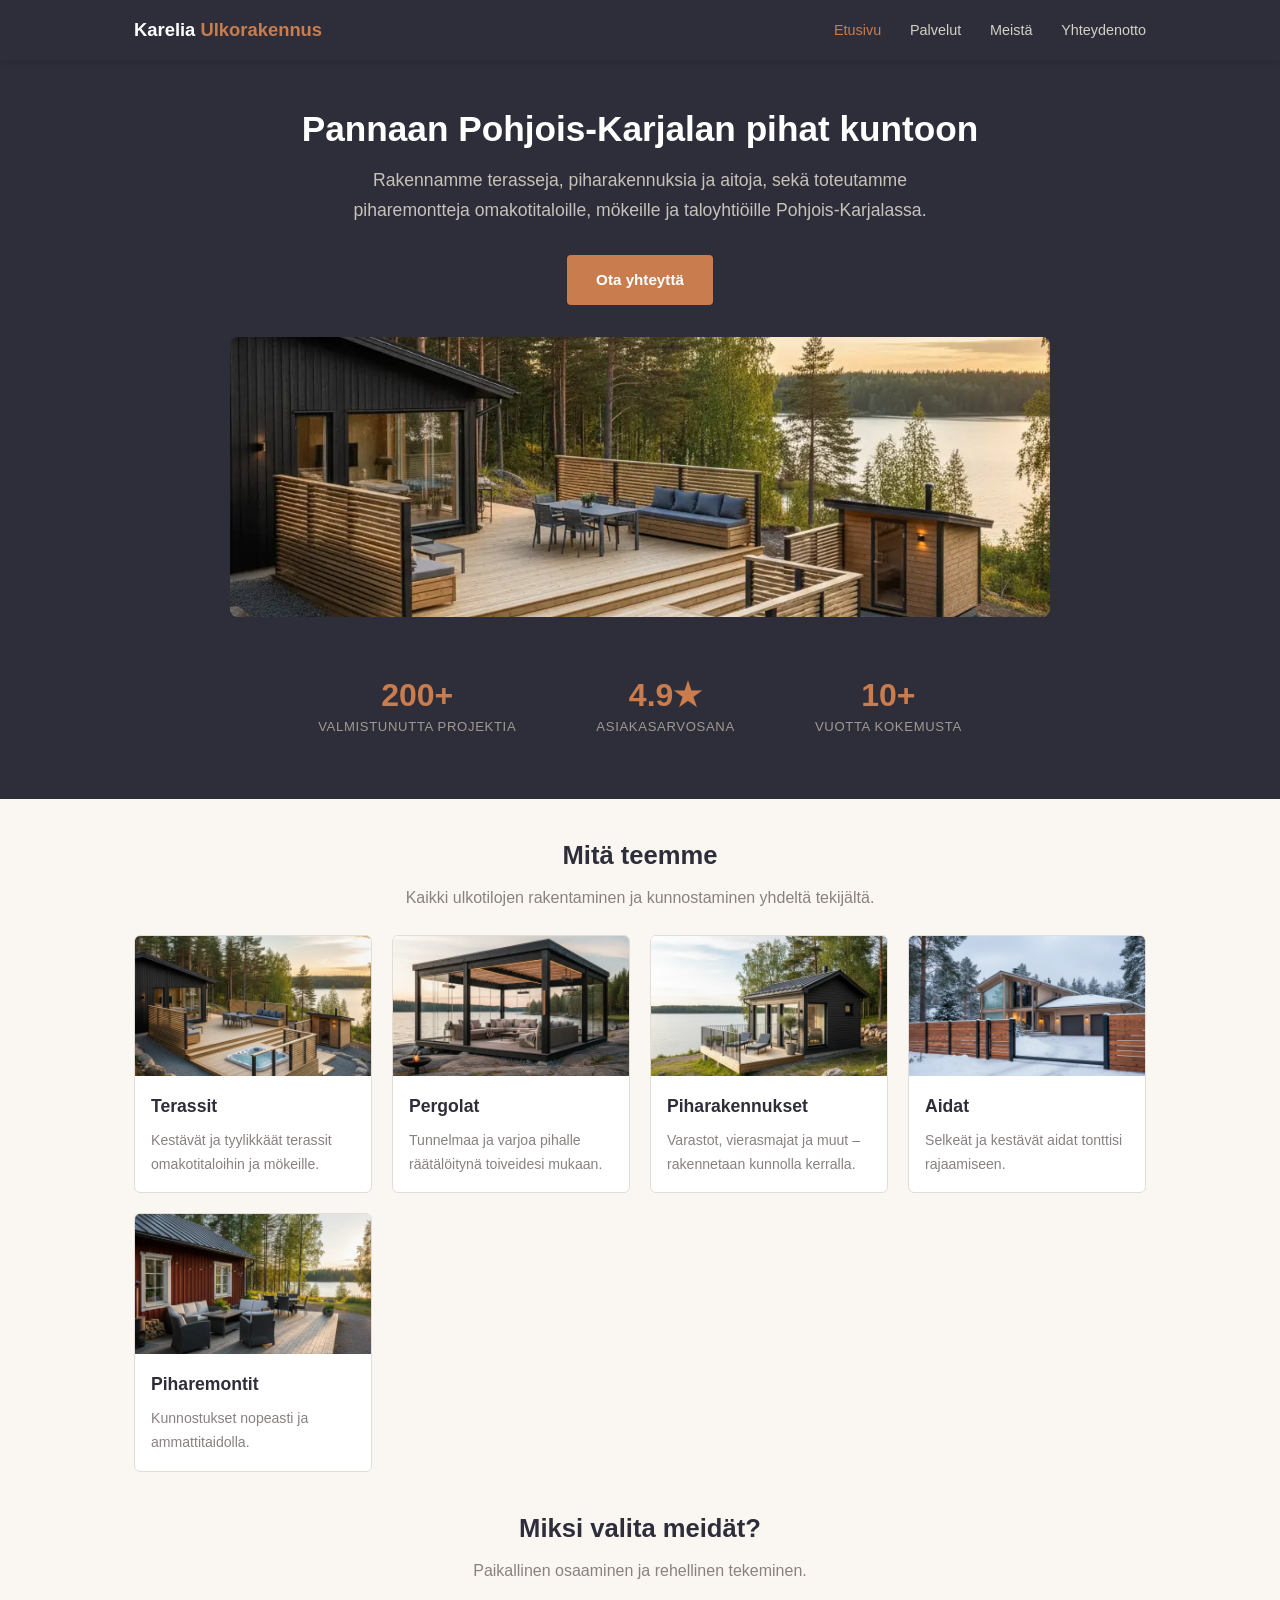
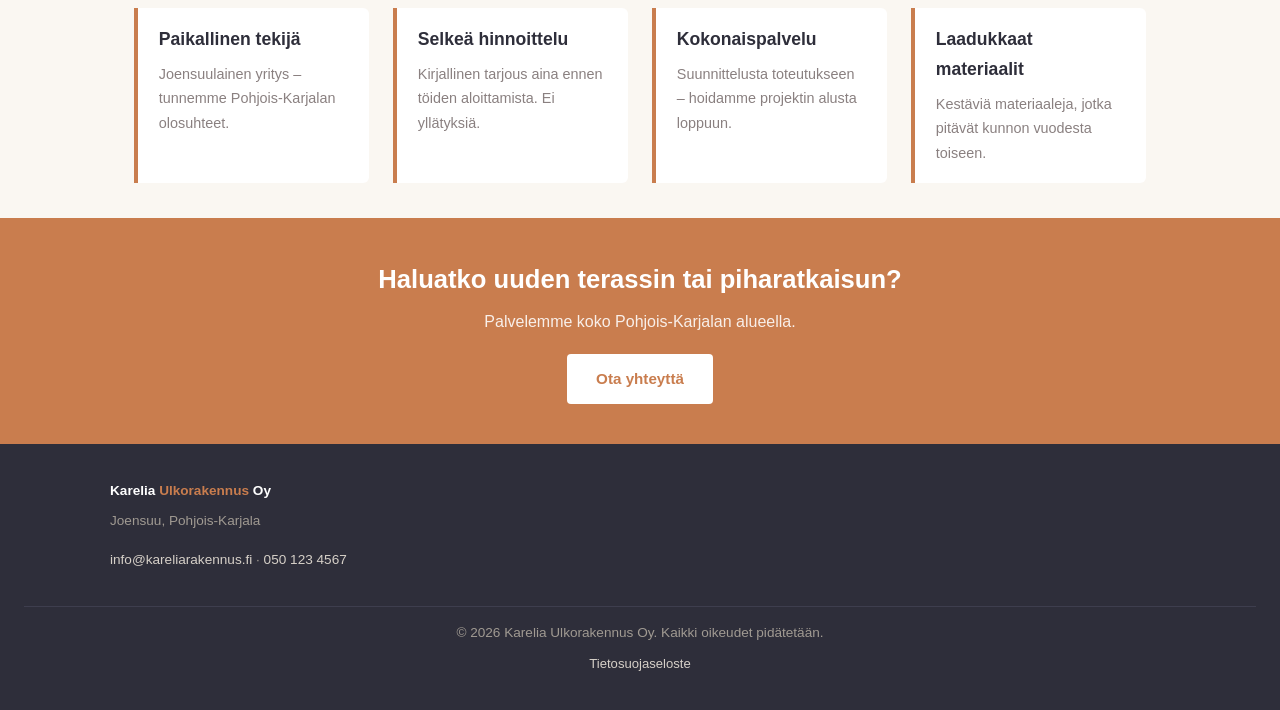
==== commit 4544d5da: "Unify hero spacing and service intro float-wrap layouts" ====
--- a/index.html
+++ b/index.html
@@ -54,7 +54,7 @@
 
   <main>
 
-    <section class="hero">
+    <section class="hero" style="padding: 3rem 1.5rem;">
       <div class="container">
         <h1>Pannaan Pohjois-Karjalan pihat kuntoon</h1>
         <p>Rakennamme terasseja, piharakennuksia ja aitoja, sekä toteutamme piharemontteja omakotitaloille, mökeille ja taloyhtiöille Pohjois-Karjalassa.</p>
--- a/style.css
+++ b/style.css
@@ -42,6 +42,7 @@
 .service-page section { padding: 1.35rem 0; }
 .service-page main > section:first-of-type + section { margin-top: 1.35rem; }
 .service-page .hero p { margin-bottom: 0; }
+.hero-equal .hero p { margin-bottom: 0; }
 .service-page .service-row p:last-child,
 .service-page .service-seo p:last-child { margin-bottom: 0; }
 .service-page .info-grid { margin-top: .85rem; }
@@ -237,6 +238,7 @@
 .section-title { text-align: center; margin-bottom: .4rem; }
 .section-title-left { text-align: left; }
 .section-sub { text-align: center; color: var(--support); margin-bottom: 1.5rem; }
+.section-sub-left { text-align: left; }
 
 /* --- CTA Strip --- */
 .strip { background: var(--accent); color: #fff; text-align: center; padding: 2.5rem 1.5rem; }
@@ -255,7 +257,14 @@
 .info-block p { color: var(--support); margin: 0; font-size: .9rem; }
 
 /* --- Services page --- */
-.service-row { display: grid; grid-template-columns: 1fr 1fr; gap: 2.5rem; align-items: center; }
+.service-row { display: grid; grid-template-columns: 1fr 1fr; gap: 2.5rem; align-items: start; }
+.service-flow::after { content: ""; display: block; clear: both; }
+.service-img-inline {
+  float: right;
+  width: min(420px, 44%);
+  height: 280px;
+  margin: 0 0 1rem 2rem;
+}
 .btn-mobile { display: none; }
 .svc-img {
   height: 240px; background: #DDD8CF; border-radius: 6px;
@@ -289,7 +298,7 @@
 textarea { resize: vertical; min-height: 120px; }
 
 /* --- About page --- */
-.about-grid { display: grid; grid-template-columns: 1fr 1fr; gap: 3rem; align-items: center; }
+.about-grid { display: grid; grid-template-columns: 1fr 1fr; gap: 3rem; align-items: start; }
 .about-img {
   height: 280px; background: #DDD8CF; border-radius: 6px;
   display: flex; align-items: center; justify-content: center;
@@ -302,6 +311,15 @@
   font-size: 1rem;
   color: var(--primary);
 }
+
+.about-flow::after { content: ""; display: block; clear: both; }
+.about-img-inline {
+  float: right;
+  width: min(420px, 44%);
+  height: 280px;
+  margin: 0 0 1rem 2rem;
+}
+.about-clear { clear: none; }
 
 .hero-img img,
 .card-img img,
@@ -343,6 +361,12 @@
   h1 { font-size: 1.75rem; }
   .hero { padding: 3rem 1rem; }
   .service-row { grid-template-columns: 1fr; }
+  .service-img-inline {
+    float: none;
+    width: 100%;
+    margin: 0 0 1rem 0;
+    height: 260px;
+  }
   .service-row .service-text { order: 1; }
   .service-row .service-media { order: 2; }
   .service-row .btn-mobile {
@@ -352,6 +376,21 @@
   }
   .service-row .btn-desktop { display: none; }
   .about-grid { grid-template-columns: 1fr; }
+  .about-flow {
+    display: flex;
+    flex-direction: column;
+  }
+  .about-flow > * { order: 4; }
+  .about-flow > h2 { order: 1; }
+  .about-flow > .about-lead { order: 2; }
+  .about-flow > .about-img-inline { order: 3; }
+  .about-img-inline {
+    float: none;
+    width: 100%;
+    margin: 0 0 1rem 0;
+    height: 260px;
+  }
+  .about-clear { clear: none; }
   .form-grid { grid-template-columns: 1fr; }
   .full-form { padding: 1.2rem; }
   .stat-item { padding: .6rem 1.2rem; }
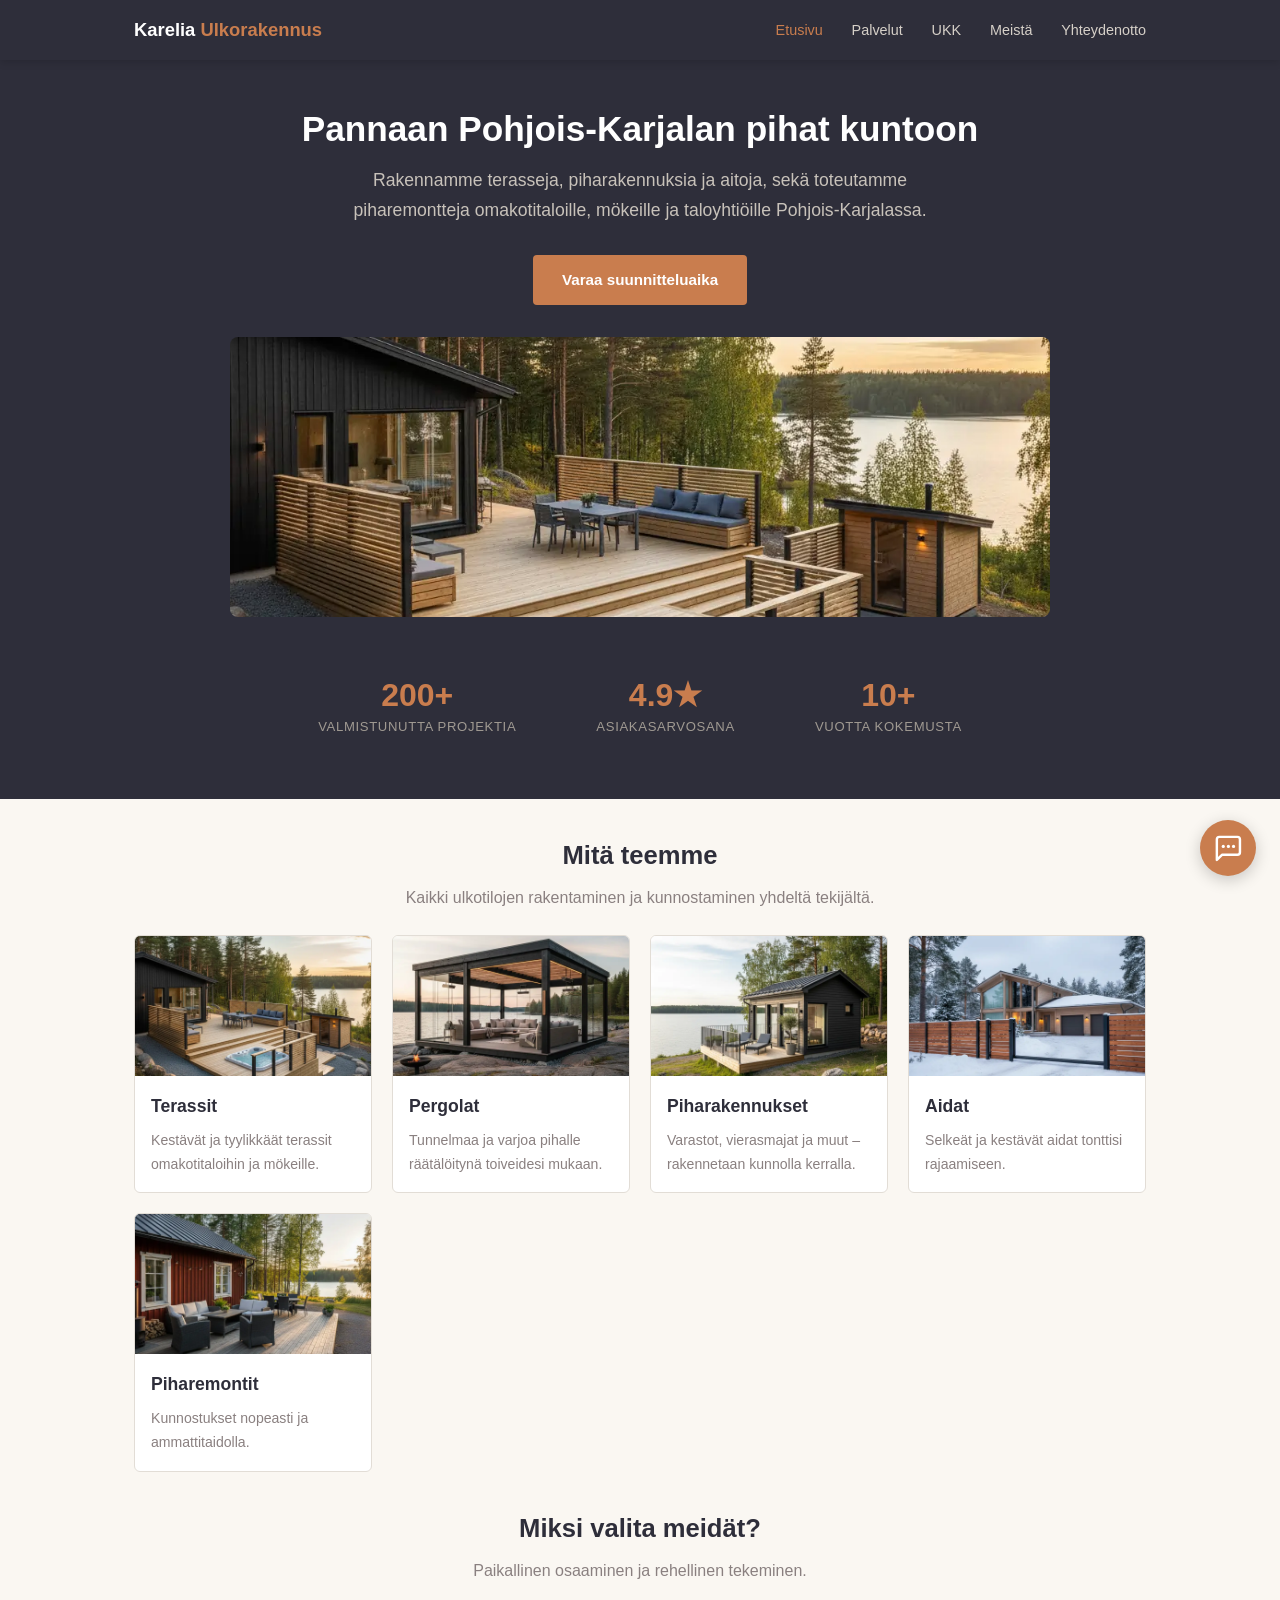
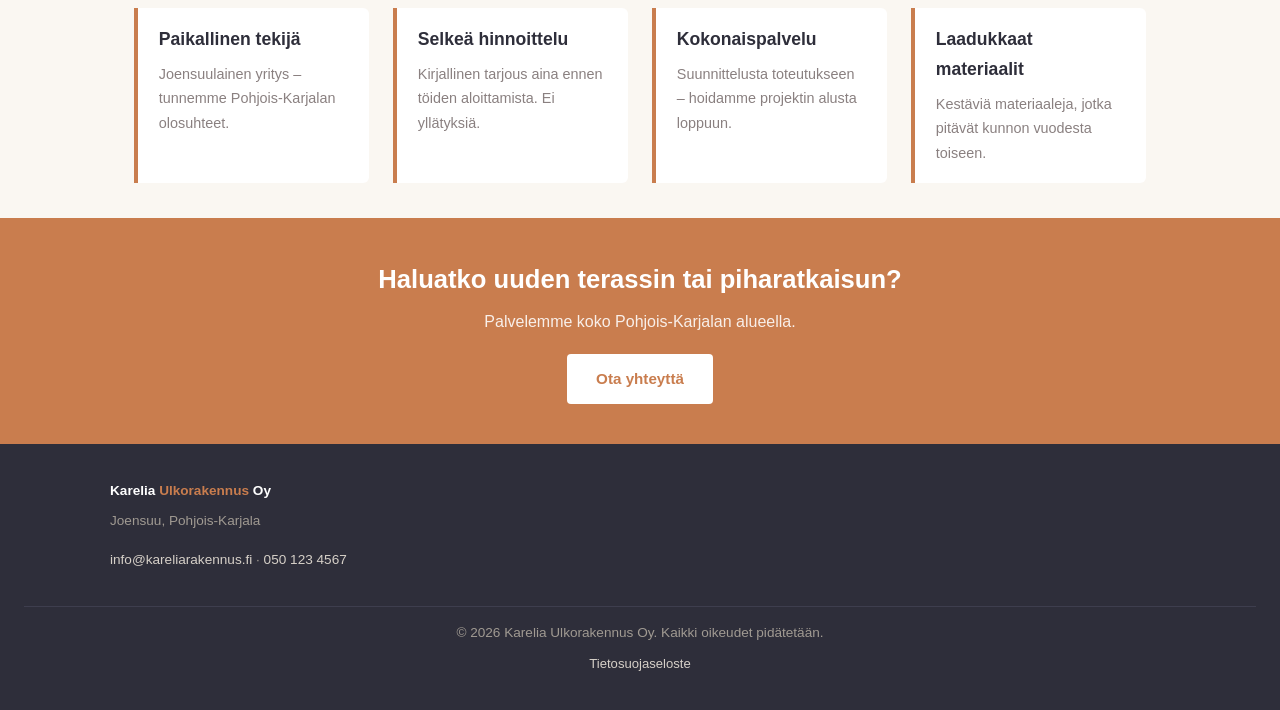
==== commit 1ac903af: "chat bot added and small layout changes" ====
--- a/index.html
+++ b/index.html
@@ -29,7 +29,7 @@
               <a href="piharemontit.html">Piharemontit</a>
             </div>
           </li>
-          <li><a href="yritys.html">Meistä</a></li>
+          <li><a href="faq.html">UKK</a></li><li><a href="yritys.html">Meistä</a></li>
           <li><a href="yhteydenotto.html">Yhteydenotto</a></li>
         </ul>
       </nav>
@@ -47,6 +47,7 @@
         <a href="aidat.html" class="sub-link">Aidat</a>
         <a href="piharemontit.html" class="sub-link">Piharemontit</a>
       </div>
+      <a href="faq.html">UKK</a>
       <a href="yritys.html">Meistä</a>
       <a href="yhteydenotto.html">Yhteydenotto</a>
     </div>
@@ -58,7 +59,7 @@
       <div class="container">
         <h1>Pannaan Pohjois-Karjalan pihat kuntoon</h1>
         <p>Rakennamme terasseja, piharakennuksia ja aitoja, sekä toteutamme piharemontteja omakotitaloille, mökeille ja taloyhtiöille Pohjois-Karjalassa.</p>
-        <a href="yhteydenotto.html" class="btn">Ota yhteyttä</a>
+        <a href="ajanvaraus.html" class="btn">Varaa suunnitteluaika</a>
         <div class="hero-img">
           <picture>
             <source media="(max-width: 680px)" srcset="mobile-images/hero.webp">
@@ -170,5 +171,6 @@
     }
   </script>
 
+  <script src="chatbot.js"></script>
 </body>
 </html>
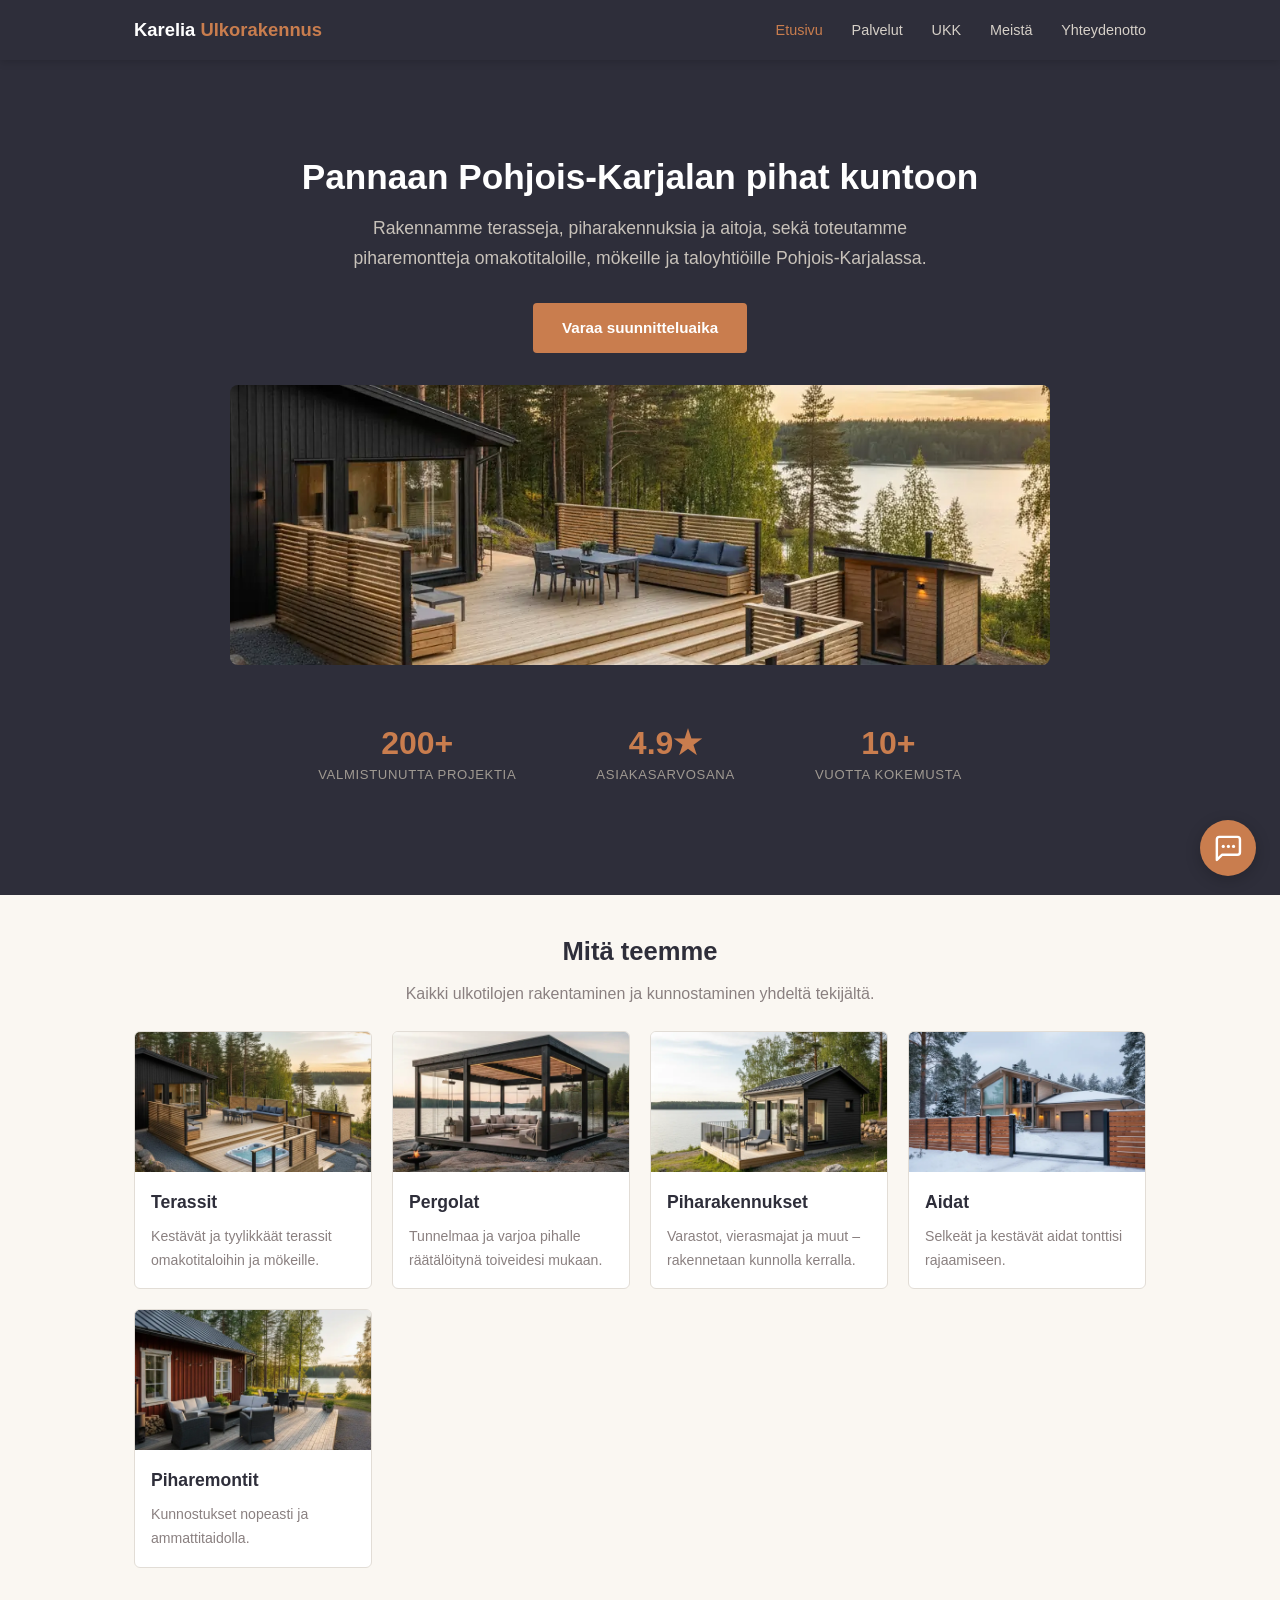
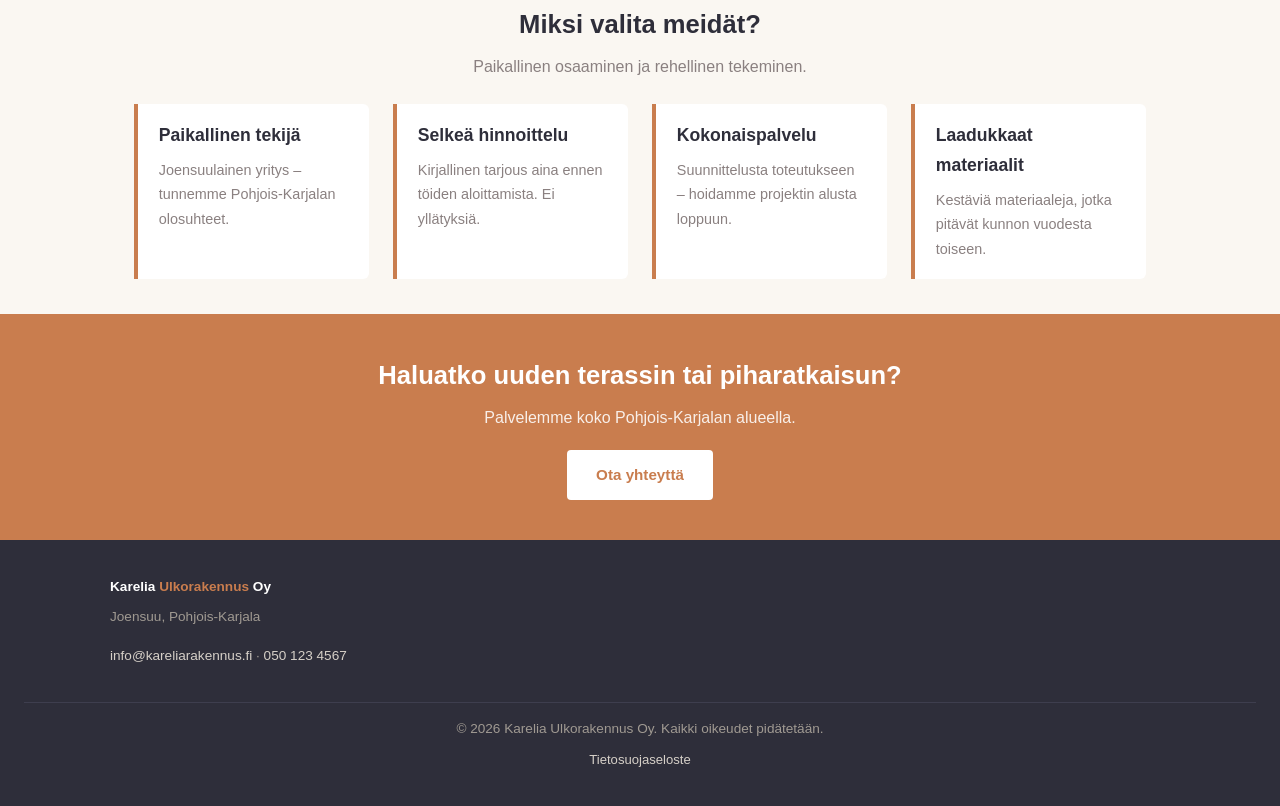
==== commit d3128cdc: "index padding" ====
--- a/index.html
+++ b/index.html
@@ -55,7 +55,7 @@
 
   <main>
 
-    <section class="hero" style="padding: 3rem 1.5rem;">
+    <section class="hero" style="padding: 6rem 1.5rem;">
       <div class="container">
         <h1>Pannaan Pohjois-Karjalan pihat kuntoon</h1>
         <p>Rakennamme terasseja, piharakennuksia ja aitoja, sekä toteutamme piharemontteja omakotitaloille, mökeille ja taloyhtiöille Pohjois-Karjalassa.</p>
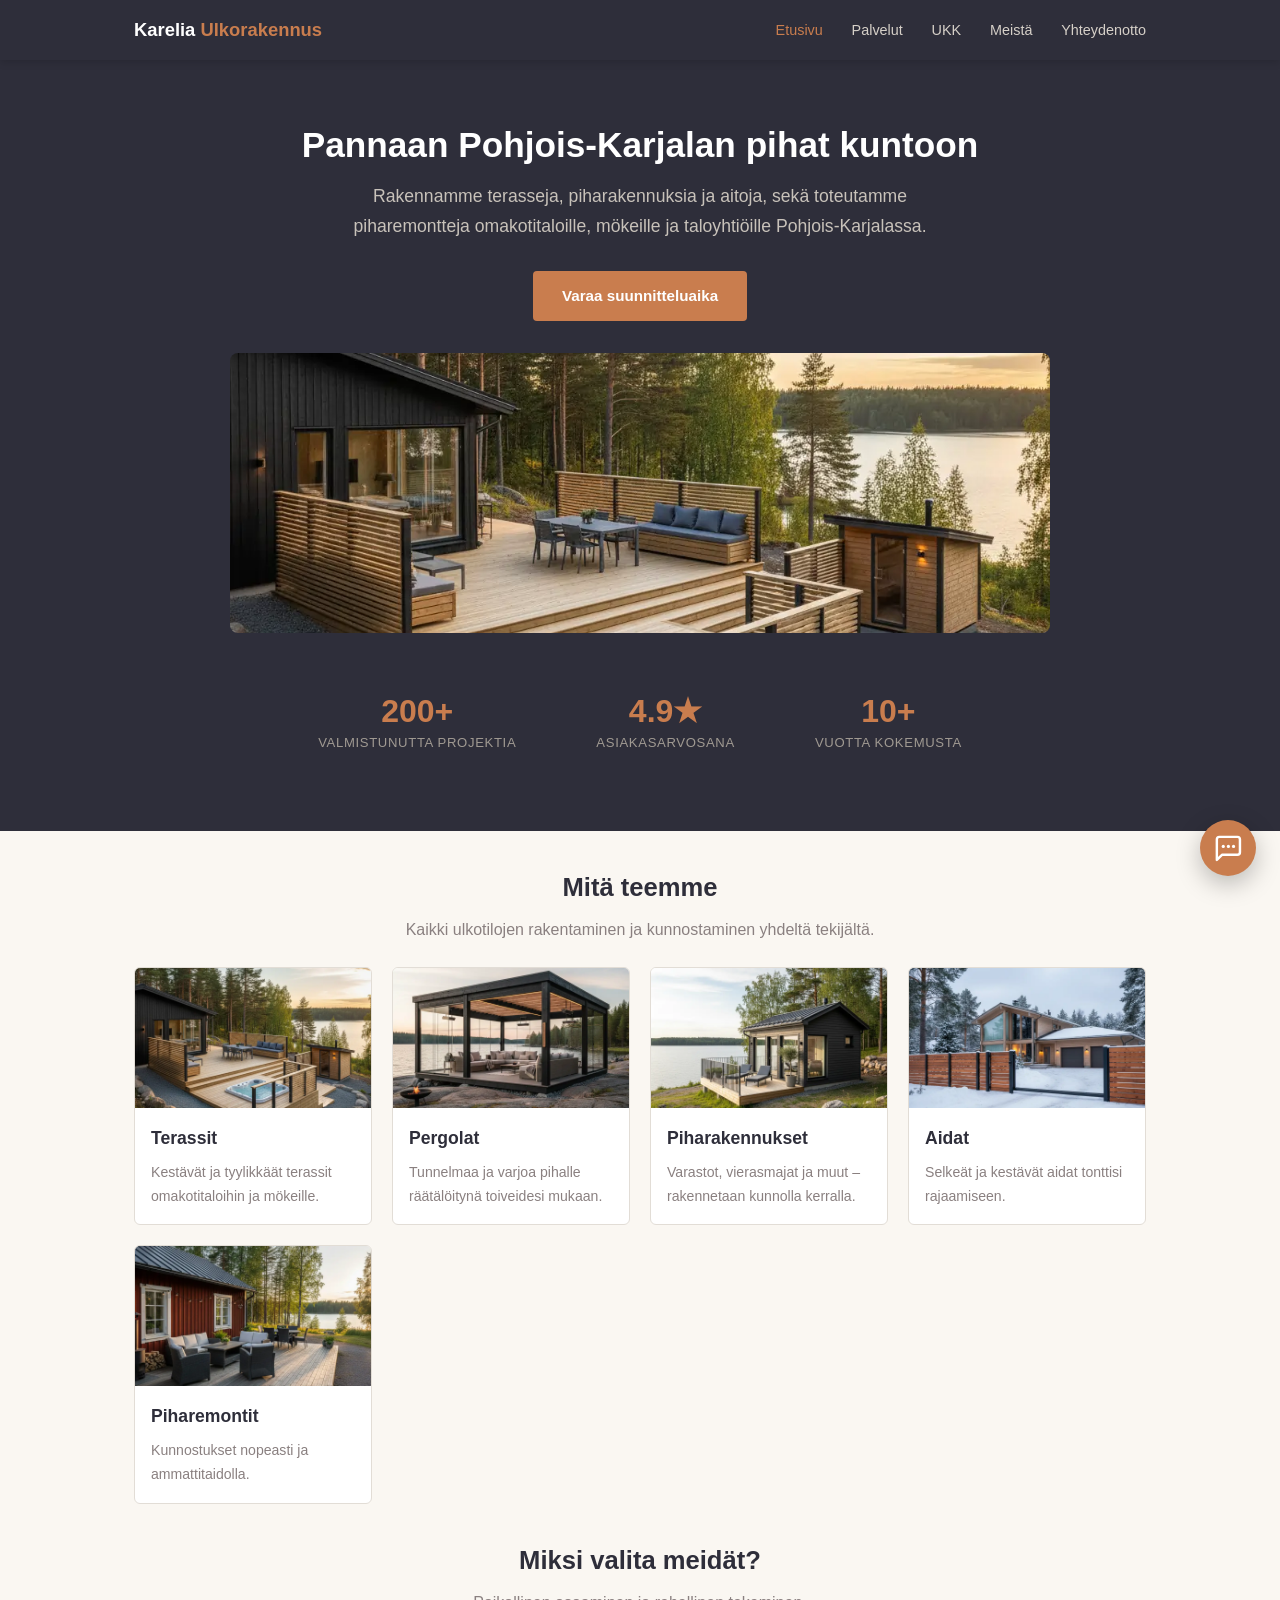
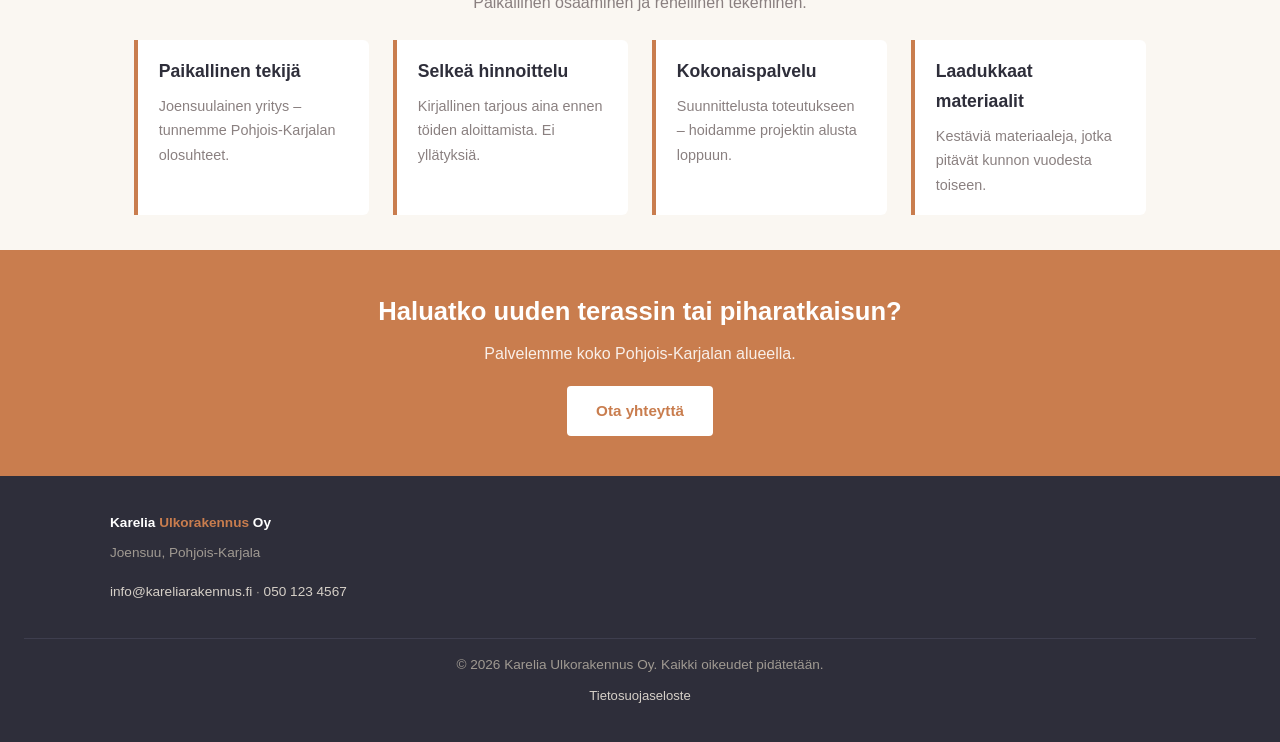
==== commit fb31f99a: "better working chatbot!" ====
--- a/index.html
+++ b/index.html
@@ -55,7 +55,7 @@
 
   <main>
 
-    <section class="hero" style="padding: 6rem 1.5rem;">
+    <section class="hero" style="padding: 4rem 1.5rem;">
       <div class="container">
         <h1>Pannaan Pohjois-Karjalan pihat kuntoon</h1>
         <p>Rakennamme terasseja, piharakennuksia ja aitoja, sekä toteutamme piharemontteja omakotitaloille, mökeille ja taloyhtiöille Pohjois-Karjalassa.</p>
--- a/style.css
+++ b/style.css
@@ -1,3 +1,22 @@
+/* Chatbot toggle button always visible */
+#cb-toggle {
+  position: fixed;
+  bottom: 1.5rem;
+  right: 1.5rem;
+  z-index: 9999;
+  width: 56px;
+  height: 56px;
+  border-radius: 50%;
+  background: #C97D4E;
+  color: #fff;
+  border: none;
+  cursor: pointer;
+  box-shadow: 0 4px 16px rgba(0,0,0,.2);
+  font-size: 2rem;
+  display: flex;
+  align-items: center;
+  justify-content: center;
+}
 /* ===========================
    Karelia Ulkorakennus Oy
    style.css
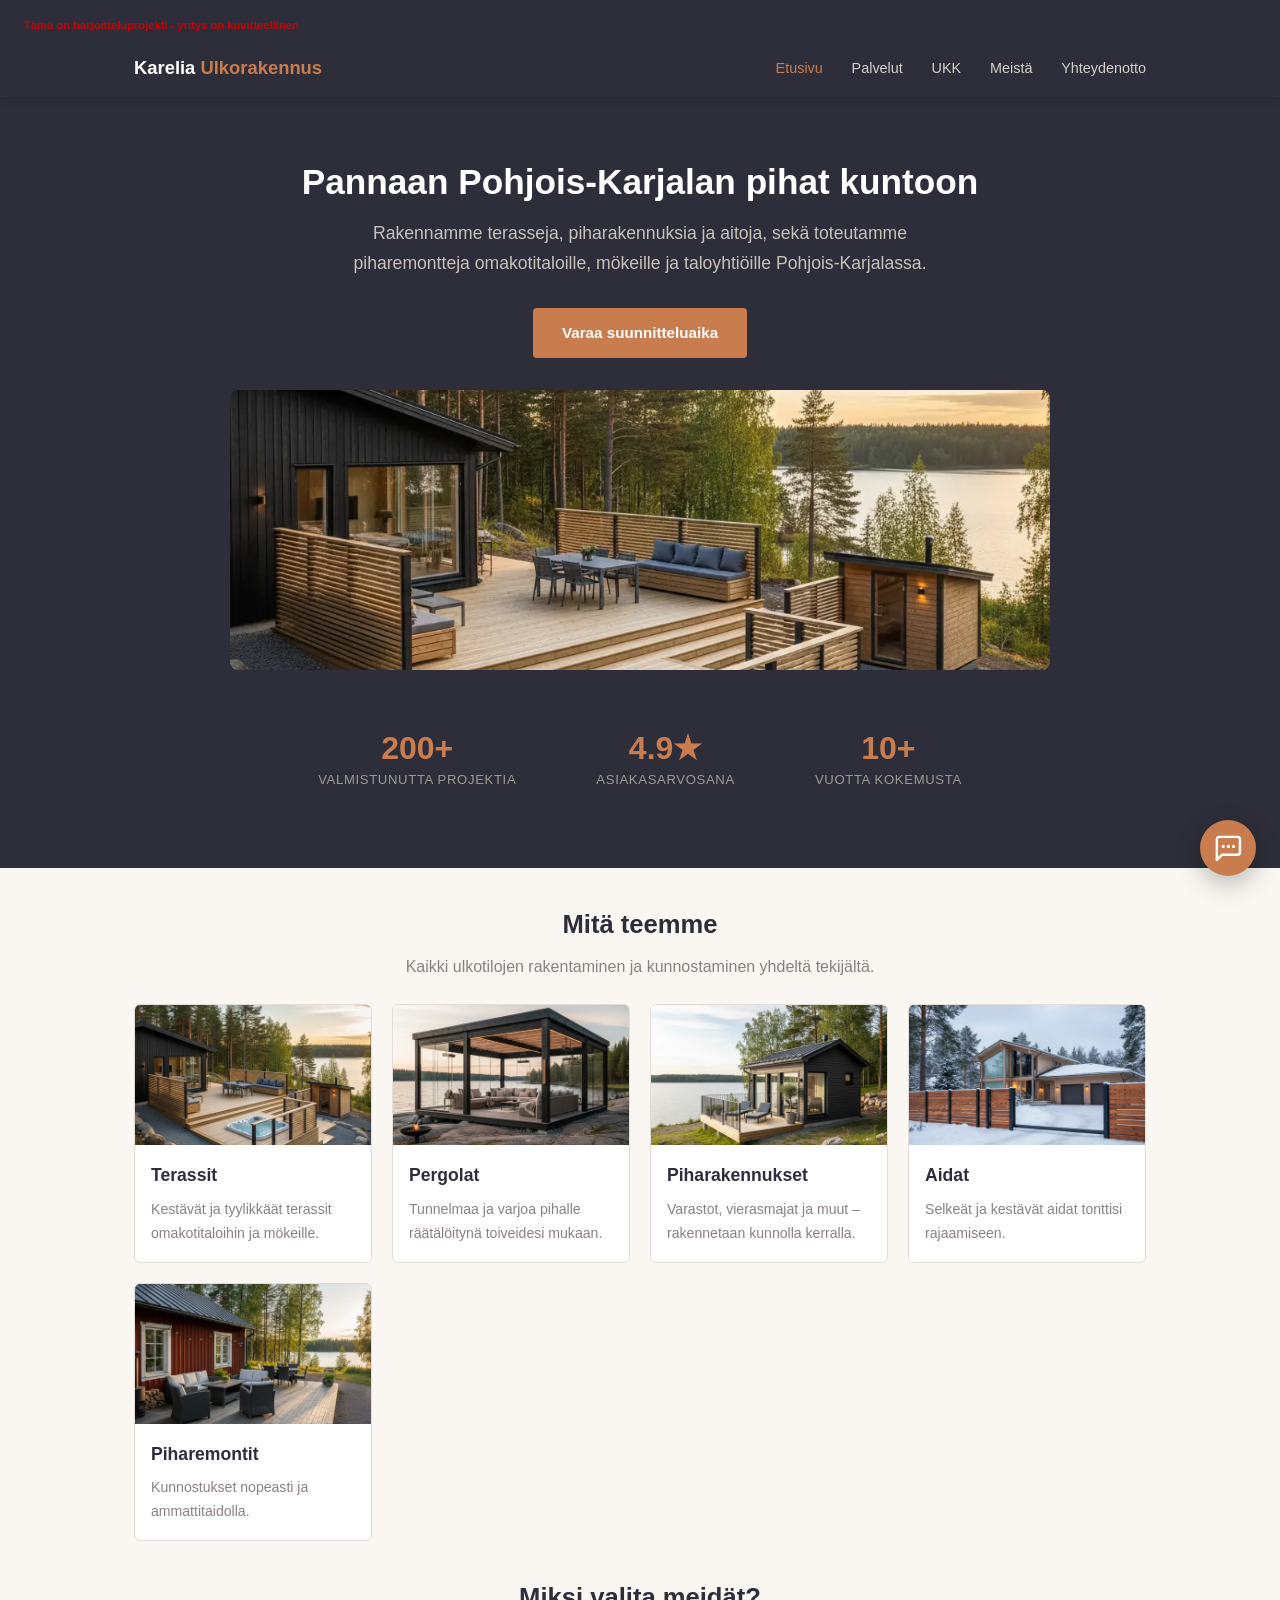
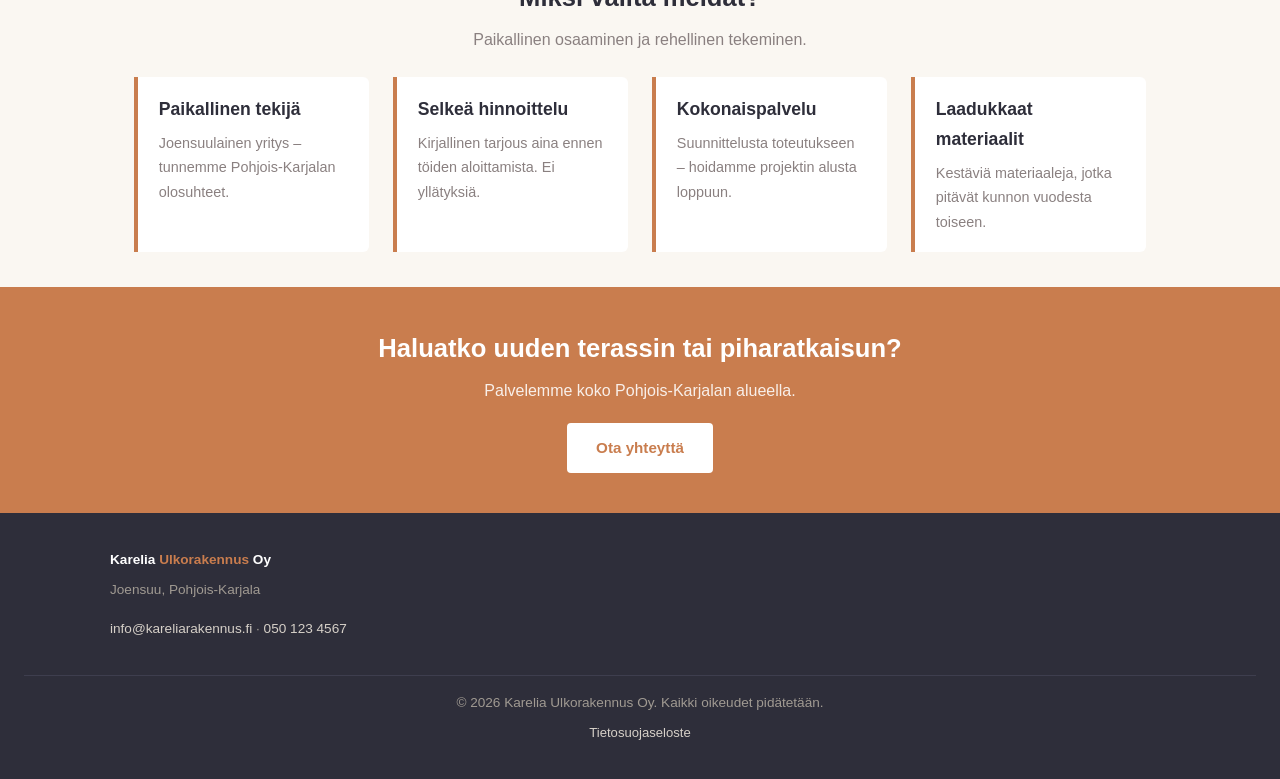
==== commit 53aaffa8: "kuvitteellinen yritys" ====
--- a/index.html
+++ b/index.html
@@ -14,6 +14,7 @@
 <body>
 
   <header>
+    <span style="color: #c00; font-weight: bold; font-size: 0.7rem; padding: 1rem 1.5rem 0; display: inline-block;">Tämä on harjoitteluprojekti - yritys on kuvitteellinen</span>
     <div class="header-inner">
       <a class="logo" href="index.html">Karelia <span>Ulkorakennus</span></a>
       <nav aria-label="Päänavigaatio">
--- a/style.css
+++ b/style.css
@@ -1,3 +1,10 @@
+/* Chatbot fallback link style */
+.cb-link {
+  color: var(--accent);
+  text-decoration: underline;
+  cursor: pointer;
+  font-weight: 500;
+}
 /* Chatbot toggle button always visible */
 #cb-toggle {
   position: fixed;
@@ -418,3 +425,471 @@
   .gallery-track { max-width: 100%; }
   .gallery-info { max-width: calc(100% - 76px - .9rem); }
 }
+
+
+/* ===========================================
+   BOOKING WIZARD – ajanvaraus.html
+   =========================================== */
+
+/* Fonts loaded in ajanvaraus.html:
+   Playfair Display (600,700) + DM Sans (300,400,500,600) */
+
+/* ── Custom properties (scoped additions) ── */
+:root {
+  --clay:       #c97d4e;   /* matches --accent */
+  --clay-dark:  #a85e2f;
+  --clay-light: #f0ddd0;
+  --bark:       #2c1f14;
+  --bark-mid:   #5a4030;
+  --fog:        #faf7f4;
+  --fog2:       #f3ede6;
+  --bdr:        #e0d5c8;
+  --bk-green:   #3d7a4a;
+  --bk-green-bg:#edf5ef;
+  --bk-red:     #b53030;
+  --bk-red-bg:  #fdf0f0;
+  --bk-red-bdr: #e8b0b0;
+}
+
+/* ── Page shell ── */
+.booking-section {
+  background: var(--fog);
+  padding: 1.5rem 1.5rem 3rem;
+}
+
+.booking-shell {
+  max-width: 680px;
+  margin: 0 auto;
+}
+
+.booking-title {
+  font-family: 'Playfair Display', Georgia, serif;
+  font-size: clamp(1.4rem, 3vw, 1.9rem);
+  color: var(--bark);
+  margin: 0 0 .4rem;
+  line-height: 1.15;
+}
+
+.booking-subtitle {
+  font-family: 'DM Sans', system-ui, sans-serif;
+  font-size: .95rem;
+  color: var(--bark-mid);
+  margin: 0 0 1.2rem;
+  font-weight: 300;
+}
+
+/* ── Progress track ── */
+.progress-track {
+  display: flex;
+  align-items: center;
+  margin-bottom: .75rem;
+}
+
+.progress-step {
+  display: flex;
+  flex-direction: column;
+  align-items: center;
+  gap: .35rem;
+  flex: 1;
+  position: relative;
+}
+
+.progress-step:not(:last-child)::after {
+  content: '';
+  position: absolute;
+  top: 15px;
+  left: calc(50% + 16px);
+  right: calc(-50% + 16px);
+  height: 2px;
+  background: var(--bdr);
+  transition: background .4s ease;
+  z-index: 0;
+}
+
+.progress-step.done:not(:last-child)::after { background: var(--clay); }
+
+.step-circle {
+  width: 32px; height: 32px;
+  border-radius: 50%;
+  border: 2px solid var(--bdr);
+  background: #fff;
+  display: flex; align-items: center; justify-content: center;
+  font-family: 'DM Sans', sans-serif;
+  font-size: .8rem; font-weight: 600; color: #aaa;
+  transition: all .35s cubic-bezier(.4,0,.2,1);
+  position: relative; z-index: 1;
+}
+
+.progress-step.active .step-circle {
+  border-color: var(--clay); background: var(--clay); color: #fff;
+  box-shadow: 0 0 0 4px rgba(201,125,78,.18);
+}
+
+.progress-step.done .step-circle {
+  border-color: var(--clay); background: var(--clay); color: #fff;
+}
+
+.step-label {
+  font-family: 'DM Sans', sans-serif;
+  font-size: .7rem; font-weight: 500; color: #bbb;
+  text-align: center; letter-spacing: .04em; text-transform: uppercase;
+  transition: color .3s;
+}
+
+.progress-step.active .step-label,
+.progress-step.done .step-label { color: var(--clay); }
+
+/* ── Wizard card ── */
+.wizard-card {
+  background: #fff;
+  border: 1px solid var(--bdr);
+  border-radius: 16px;
+  overflow: hidden;
+  box-shadow: 0 4px 40px rgba(44,31,20,.07);
+}
+
+/* ── Step panels ── */
+.step-panel { display: none; animation: bk-slideIn .38s cubic-bezier(.4,0,.2,1); }
+.step-panel.active { display: block; }
+.step-panel.going-back { animation: bk-slideInLeft .38s cubic-bezier(.4,0,.2,1); }
+
+@keyframes bk-slideIn     { from { opacity:0; transform:translateX(22px); }  to { opacity:1; transform:translateX(0); } }
+@keyframes bk-slideInLeft { from { opacity:0; transform:translateX(-22px); } to { opacity:1; transform:translateX(0); } }
+
+/* ── Panel regions ── */
+.panel-header {
+  padding: 1.2rem 1.8rem 1rem;
+  border-bottom: 1px solid var(--fog2);
+}
+
+.panel-header h2 {
+  font-family: 'Playfair Display', Georgia, serif;
+  font-size: 1.2rem; color: var(--bark); margin: 0 0 .15rem;
+}
+
+.panel-header p {
+  font-family: 'DM Sans', sans-serif;
+  font-size: .82rem; color: var(--bark-mid); margin: 0; font-weight: 300;
+}
+
+.panel-body { padding: 1.8rem 2.2rem 2rem; }
+
+.panel-footer {
+  padding: .9rem 1.8rem 1.2rem;
+  border-top: 1px solid var(--fog2);
+  display: flex; justify-content: space-between; align-items: center; gap: 1rem;
+}
+
+/* ── Calendar ── */
+.cal-nav {
+  display: flex; align-items: center; justify-content: space-between;
+  margin-bottom: .75rem;
+}
+
+.cal-month {
+  font-family: 'Playfair Display', Georgia, serif;
+  font-size: 1.15rem; color: var(--bark);
+}
+
+.cal-arrow {
+  width: 34px; height: 34px; border-radius: 50%;
+  border: 1.5px solid var(--bdr); background: transparent;
+  cursor: pointer; display: flex; align-items: center; justify-content: center;
+  transition: all .2s; color: var(--bark-mid); font-size: 1rem;
+}
+
+.cal-arrow:hover  { border-color: var(--clay); color: var(--clay); background: var(--clay-light); }
+.cal-arrow:disabled { opacity: .3; cursor: not-allowed; }
+
+.cal-grid {
+  display: grid;
+  grid-template-columns: repeat(7, 1fr);
+  gap: 3px;
+}
+
+.cal-weekday {
+  font-family: 'DM Sans', sans-serif;
+  font-size: .68rem; font-weight: 600; color: var(--bark-mid);
+  text-align: center; padding: .25rem 0;
+  text-transform: uppercase; letter-spacing: .06em;
+}
+
+.cal-day {
+  aspect-ratio: 1; border-radius: 6px; max-height: 44px;
+  border: 1.5px solid transparent; background: transparent;
+  cursor: pointer;
+  font-family: 'DM Sans', sans-serif;
+  font-size: .82rem; font-weight: 500; color: var(--bark);
+  display: flex; align-items: center; justify-content: center;
+  transition: all .18s; position: relative;
+}
+
+.cal-day:hover:not(.disabled):not(.empty):not(.weekend) {
+  border-color: var(--clay); background: var(--clay-light); color: var(--clay-dark);
+}
+
+.cal-day.selected {
+  background: var(--clay) !important; border-color: var(--clay) !important;
+  color: #fff !important; font-weight: 700;
+  box-shadow: 0 3px 12px rgba(201,125,78,.35);
+}
+
+.cal-day.today:not(.selected)::after {
+  content: ''; position: absolute; bottom: 4px; left: 50%;
+  transform: translateX(-50%);
+  width: 4px; height: 4px; border-radius: 50%; background: var(--clay);
+}
+
+.cal-day.disabled,
+.cal-day.weekend { opacity: .28; cursor: not-allowed; color: #999; }
+
+/* ── Time slots ── */
+.chosen-date-banner {
+  background: var(--fog2); border: 1px solid var(--bdr);
+  border-radius: 10px; padding: .85rem 1.1rem;
+  font-family: 'DM Sans', sans-serif; font-size: .9rem; color: var(--bark-mid);
+  margin-bottom: 1.5rem;
+  display: flex; align-items: center; gap: .6rem;
+}
+
+.chosen-date-banner strong { color: var(--bark); }
+
+.slots-loading {
+  text-align: center; padding: 2rem;
+  font-family: 'DM Sans', sans-serif; font-size: .9rem; color: var(--bark-mid);
+}
+
+.slots-loading .dot-spin {
+  display: inline-block; width: 8px; height: 8px; border-radius: 50%;
+  background: var(--clay); margin-right: 8px;
+  animation: bk-dotPulse 1s ease-in-out infinite;
+}
+
+@keyframes bk-dotPulse {
+  0%,100% { opacity: .3; transform: scale(.8); }
+  50%      { opacity: 1;  transform: scale(1.2); }
+}
+
+.time-grid {
+  display: grid;
+  grid-template-columns: repeat(auto-fill, minmax(140px, 1fr));
+  gap: .75rem;
+}
+
+.time-slot {
+  padding: 1rem .8rem; border-radius: 10px;
+  border: 1.5px solid var(--bdr); background: var(--fog);
+  cursor: pointer; text-align: center;
+  transition: all .2s cubic-bezier(.4,0,.2,1);
+  font-family: 'DM Sans', sans-serif;
+}
+
+.time-slot:hover:not(.booked) {
+  border-color: var(--clay); background: var(--clay-light);
+  transform: translateY(-2px);
+  box-shadow: 0 4px 14px rgba(201,125,78,.18);
+}
+
+.time-slot.selected {
+  background: var(--clay); border-color: var(--clay); color: #fff;
+  transform: translateY(-2px);
+  box-shadow: 0 4px 18px rgba(201,125,78,.35);
+}
+
+.time-slot.booked {
+  background: var(--bk-red-bg);
+  border-color: var(--bk-red-bdr);
+  cursor: not-allowed;
+  opacity: .75;
+}
+
+.time-slot.booked .ts-time {
+  color: var(--bk-red) !important;
+  text-decoration: line-through;
+}
+
+.time-slot.booked .ts-label {
+  color: var(--bk-red) !important;
+  font-size: .7rem; font-weight: 600;
+  text-transform: uppercase; letter-spacing: .04em;
+}
+
+.time-slot .ts-time {
+  font-size: 1.05rem; font-weight: 600; color: var(--bark);
+  display: block; margin-bottom: .2rem;
+}
+
+.time-slot.selected .ts-time { color: #fff; }
+
+.time-slot .ts-dur {
+  font-size: .72rem; color: var(--bark-mid); font-weight: 400;
+}
+
+.time-slot.selected .ts-dur { color: rgba(255,255,255,.75); }
+
+.slots-legend {
+  display: flex; gap: 1.2rem; margin-top: 1.2rem;
+  font-family: 'DM Sans', sans-serif; font-size: .78rem; color: var(--bark-mid);
+  flex-wrap: wrap;
+}
+
+.legend-dot {
+  width: 10px; height: 10px; border-radius: 50%;
+  display: inline-block; margin-right: 4px; vertical-align: middle;
+}
+
+/* ── Step 3: Contact details ── */
+.booking-summary-pill {
+  display: inline-flex; align-items: center; gap: .5rem;
+  background: var(--clay-light); border: 1px solid rgba(201,125,78,.3);
+  border-radius: 20px; padding: .4rem 1rem;
+  font-family: 'DM Sans', sans-serif; font-size: .82rem;
+  color: var(--clay-dark); font-weight: 600; margin-bottom: 1.6rem;
+}
+
+.fgroup {
+  display: flex; flex-direction: column; margin-bottom: 1rem;
+}
+
+.fgroup label {
+  font-family: 'DM Sans', sans-serif;
+  font-size: .8rem; font-weight: 600; color: var(--bark);
+  margin-bottom: .3rem; letter-spacing: .02em;
+}
+
+.fgroup label .req { color: var(--clay); margin-left: 2px; }
+
+.fgroup input {
+  padding: .75rem .95rem;
+  border: 1.5px solid var(--bdr); border-radius: 8px;
+  font-size: .95rem; font-family: 'DM Sans', sans-serif;
+  color: var(--bark); background: var(--fog); outline: none;
+  transition: border-color .2s, box-shadow .2s, background .2s;
+}
+
+.fgroup input:focus {
+  border-color: var(--clay);
+  box-shadow: 0 0 0 3px rgba(201,125,78,.14);
+  background: #fff;
+}
+
+.fgroup input.invalid {
+  border-color: var(--bk-red);
+  box-shadow: 0 0 0 3px rgba(181,48,48,.1);
+}
+
+.error-flash {
+  background: var(--bk-red-bg); border: 1.5px solid var(--bk-red-bdr);
+  border-radius: 8px; padding: .8rem 1rem;
+  font-family: 'DM Sans', sans-serif; font-size: .88rem;
+  color: var(--bk-red); margin-bottom: 1.2rem; display: none;
+}
+
+/* ── Success screen ── */
+.success-screen {
+  padding: 3rem 2.2rem; text-align: center;
+}
+
+.success-icon {
+  width: 72px; height: 72px; background: var(--bk-green-bg);
+  border-radius: 50%; display: flex; align-items: center; justify-content: center;
+  margin: 0 auto 1.5rem;
+  animation: bk-popIn .5s cubic-bezier(.34,1.56,.64,1);
+}
+
+@keyframes bk-popIn { from { transform: scale(0); opacity: 0; } to { transform: scale(1); opacity: 1; } }
+
+.success-icon svg {
+  width: 36px; height: 36px; stroke: var(--bk-green);
+  stroke-width: 2.5; fill: none;
+  stroke-linecap: round; stroke-linejoin: round;
+}
+
+.success-screen h2 {
+  font-family: 'Playfair Display', Georgia, serif;
+  font-size: 1.7rem; color: var(--bark); margin: 0 0 .6rem;
+}
+
+.success-screen p {
+  font-family: 'DM Sans', sans-serif; color: var(--bark-mid);
+  font-size: .95rem; font-weight: 300;
+  max-width: 420px; margin: 0 auto 2rem; line-height: 1.6;
+}
+
+.success-summary {
+  background: var(--fog2); border: 1px solid var(--bdr);
+  border-radius: 12px; padding: 1.2rem 1.5rem;
+  max-width: 360px; margin: 0 auto 2rem; text-align: left;
+}
+
+.ss-row {
+  display: flex; justify-content: space-between;
+  font-family: 'DM Sans', sans-serif; font-size: .88rem;
+  padding: .45rem 0; border-bottom: 1px solid var(--bdr);
+  color: var(--bark-mid);
+}
+
+.ss-row:last-child { border-bottom: none; }
+.ss-row strong { color: var(--bark); font-weight: 600; }
+
+.btn-back-home {
+  display: inline-block; padding: .75rem 2rem;
+  background: var(--bark); color: #fff; border-radius: 8px;
+  font-family: 'DM Sans', sans-serif; font-weight: 600; font-size: .93rem;
+  text-decoration: none; transition: background .2s;
+}
+
+.btn-back-home:hover { background: var(--bark-mid); text-decoration: none; color: #fff; }
+
+/* ── Nav buttons ── */
+.btn-prev {
+  padding: .65rem 1.3rem; border: 1.5px solid var(--bdr);
+  border-radius: 8px; background: transparent; color: var(--bark-mid);
+  font-family: 'DM Sans', sans-serif; font-size: .9rem; font-weight: 500;
+  cursor: pointer; transition: all .2s;
+}
+
+.btn-prev:hover { border-color: var(--clay); color: var(--clay); }
+
+.btn-next {
+  padding: .72rem 1.8rem; border: none; border-radius: 8px;
+  background: var(--clay); color: #fff;
+  font-family: 'DM Sans', sans-serif; font-size: .95rem; font-weight: 600;
+  cursor: pointer; transition: all .2s; margin-left: auto;
+}
+
+.btn-next:hover    { background: var(--clay-dark); }
+.btn-next:disabled { opacity: .35; cursor: not-allowed; }
+
+.btn-submit-final {
+  padding: .8rem 2.2rem; border: none; border-radius: 8px;
+  background: var(--clay); color: #fff;
+  font-family: 'DM Sans', sans-serif; font-size: 1rem; font-weight: 700;
+  cursor: pointer; transition: all .2s;
+  display: flex; align-items: center; gap: .5rem; margin-left: auto;
+}
+
+.btn-submit-final:hover    { background: var(--clay-dark); transform: translateY(-1px); }
+.btn-submit-final:disabled { opacity: .4; cursor: not-allowed; transform: none; }
+
+.bk-spinner {
+  width: 16px; height: 16px;
+  border: 2px solid rgba(255,255,255,.4); border-top-color: #fff;
+  border-radius: 50%; animation: bk-spin .7s linear infinite; display: none;
+}
+
+@keyframes bk-spin { to { transform: rotate(360deg); } }
+
+.form-notice {
+  font-family: 'DM Sans', sans-serif; font-size: .78rem;
+  color: #9a8070; margin: .5rem 0 0; line-height: 1.5;
+}
+
+/* ── Responsive ── */
+@media (max-width: 580px) {
+  .panel-header,
+  .panel-body,
+  .panel-footer  { padding-left: 1.2rem; padding-right: 1.2rem; }
+  .success-screen { padding: 2.2rem 1.2rem; }
+  .time-grid { grid-template-columns: repeat(2, 1fr); }
+}
